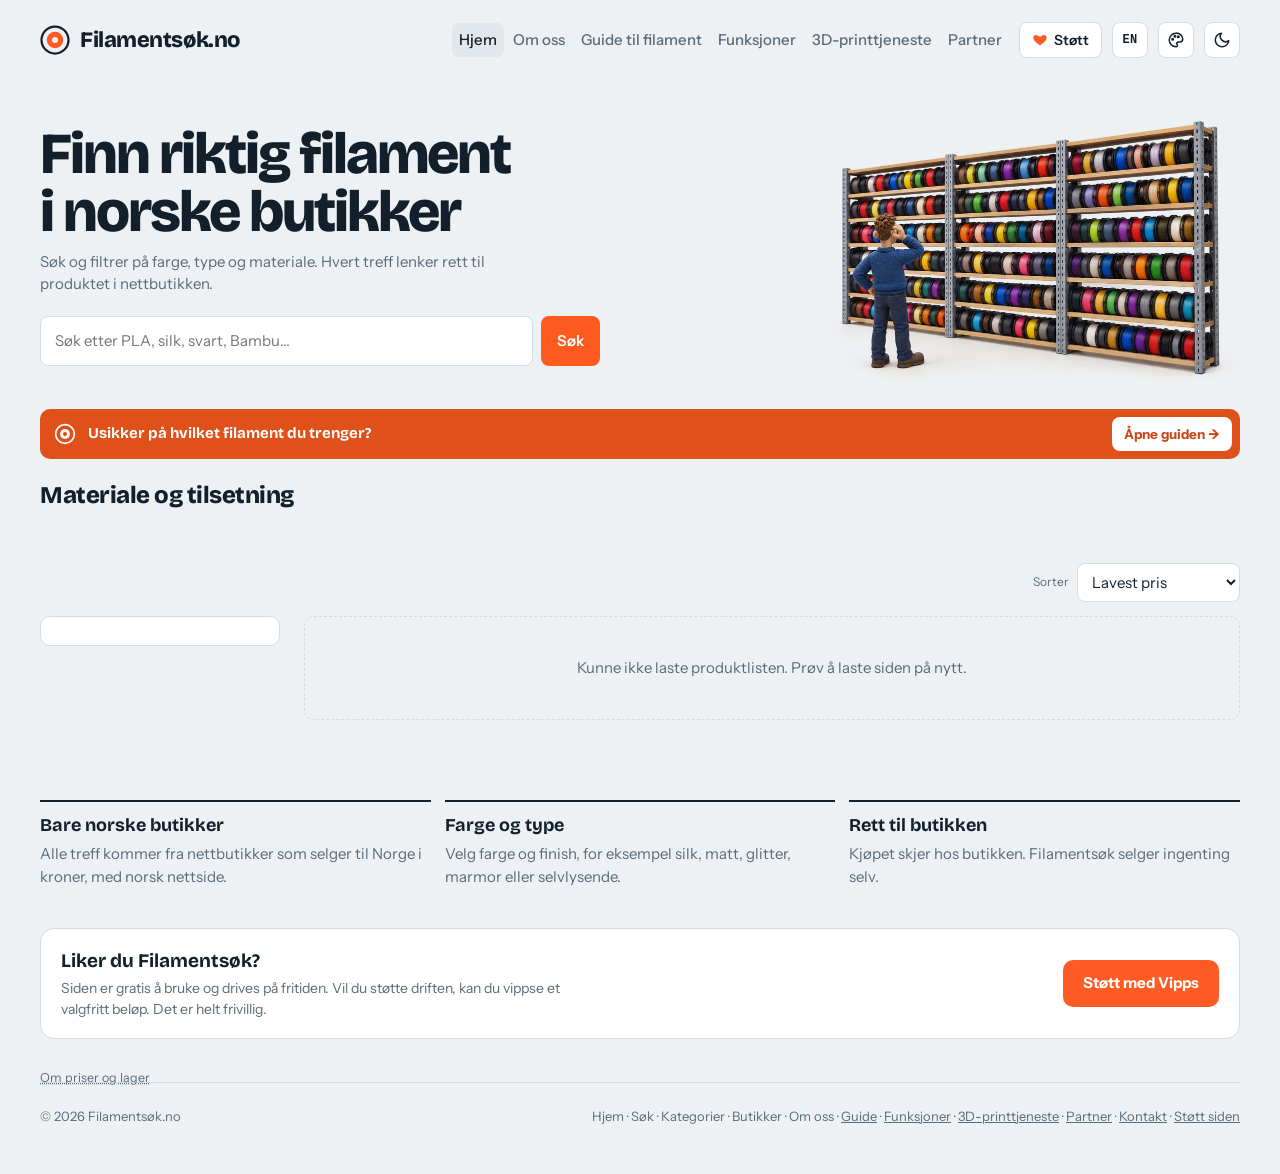
==== web/index.html @ 356e8aee "Add files via upload" ====
<!doctype html>
<html lang="nb">
<head>
<meta charset="utf-8">
<link rel="icon" href="favicon.ico" sizes="48x48">
<link rel="icon" href="favicon.svg" type="image/svg+xml">
<link rel="apple-touch-icon" href="apple-touch-icon.png">
<link rel="manifest" href="site.webmanifest">
<meta name="theme-color" content="#eef1f3" media="(prefers-color-scheme:light)">
<meta name="theme-color" content="#0e161d" media="(prefers-color-scheme:dark)">
<meta name="apple-mobile-web-app-title" content="Filamentsøk">
<title>Filamentsøk – sammenlign priser på 3D-printer-filament</title>
<meta name="viewport" content="width=device-width,initial-scale=1,viewport-fit=cover">
<meta name="description" content="Sammenlign pris på 3D-printer-filament i norske nettbutikker. Filtrer på farge, type, merke og materiale.">

<link rel="stylesheet" href="https://fonts.googleapis.com/css2?family=Bricolage+Grotesque:opsz,wght@12..96,600;12..96,800&family=Instrument+Sans:wght@400;500;600&family=IBM+Plex+Mono:wght@400;500&display=swap">
<script>(function(){try{var t=localStorage.getItem("theme");if(t==="dark"||t==="light")document.documentElement.setAttribute("data-theme",t);var st=localStorage.getItem("style");if(["verksted","glass","rolig","y2005","y1999"].indexOf(st)>=0)document.documentElement.setAttribute("data-style",st)}catch(e){}})()</script>
<style>
/* Layout: søketjeneste med filtersøyle til venstre og produktrutenett. Hvert kort lenker ut til produktsiden i en norsk nettbutikk. */
:root{
  --bg:#eef1f3; --surface:#ffffff; --fg:#13202b; --muted:#5b6b78; --line:#d5dce1;
  --accent:#ff5a1f; --accent-fg:#ffffff; --ok:#1e8a52; --bad:#b3261e; --chip:#e1e7eb;
  --font-d:'Bricolage Grotesque','Arial Narrow',system-ui,sans-serif;
  --font-b:'Instrument Sans',system-ui,-apple-system,sans-serif;
  --font-m:'IBM Plex Mono',ui-monospace,Menlo,monospace;
}
@media (prefers-color-scheme:dark){:root:not([data-theme="light"]){--bg:#0e161d;--surface:#16212b;--fg:#e8eef2;--muted:#93a4b1;--line:#27353f;--accent:#ff6a35;--chip:#22303b;--ok:#46c07f;--bad:#ff8a80;color-scheme:dark}}
:root[data-theme="dark"]{--bg:#0e161d;--surface:#16212b;--fg:#e8eef2;--muted:#93a4b1;--line:#27353f;--accent:#ff6a35;--chip:#22303b;--ok:#46c07f;--bad:#ff8a80;color-scheme:dark}
*{box-sizing:border-box}
body{background:var(--bg);color:var(--fg);font-family:var(--font-b);font-size:15px;line-height:1.5;padding-block:0;padding-left:max(16px,env(safe-area-inset-left,0px));padding-right:max(16px,env(safe-area-inset-right,0px))}
a{color:inherit}
button,input,select{font:inherit;color:inherit}
:focus-visible{outline:2px solid var(--accent);outline-offset:2px}
.wrap{max-width:1200px;margin:0 auto}
header.top{display:flex;align-items:center;gap:16px;padding-block:14px;flex-wrap:wrap}
.logo{display:flex;align-items:center;gap:10px;font-family:var(--font-d);font-weight:800;font-size:22px;letter-spacing:-.02em;text-decoration:none}
nav{display:flex;gap:4px;flex-wrap:wrap;margin-left:auto}
nav a{padding:6px 10px;border-radius:6px;text-decoration:none;color:var(--muted);font-weight:500}
nav a:hover,nav a.on{background:var(--chip);color:var(--fg)}

.hero{padding-block:30px 20px;display:grid;grid-template-columns:minmax(0,1fr) minmax(0,420px);gap:24px;align-items:center}
.hero h1{font-family:var(--font-d);font-weight:800;font-size:clamp(34px,6vw,58px);line-height:1;letter-spacing:-.035em;margin:0 0 10px;text-wrap:balance}
.hero p{color:var(--muted);margin:0 0 20px;max-width:48ch}
.search{display:flex;gap:8px;max-width:560px}
.search input{flex:1;min-width:0;padding:13px 14px;border:1px solid var(--line);border-radius:8px;background:var(--surface)}
.btn{background:var(--accent);color:var(--accent-fg);border:0;border-radius:8px;padding:11px 16px;font-weight:600;cursor:pointer}
.btn.ghost{background:var(--chip);color:var(--fg)}
.quick{display:none;gap:8px;flex-wrap:wrap;margin-top:14px}
@media (max-width:800px){.quick{display:flex}}
.stats{display:flex;gap:10px;flex-wrap:wrap;margin:18px 0 0;padding:0}.stats[hidden]{display:none}
.stats>div{background:var(--surface);border:1px solid var(--line);border-radius:12px;padding:8px 14px;min-width:92px}
.stats dt{font-family:var(--font-d);font-weight:800;font-size:26px;line-height:1.1;letter-spacing:-.02em;color:var(--accent);font-variant-numeric:tabular-nums}
.stats dd{margin:0;font-size:13px;color:var(--muted)}
@media (max-width:460px){.stats{gap:8px}.stats>div{padding:8px 10px;min-width:0;flex:1 1 0}.stats dt{font-size:22px}}
.chip{border:1px solid var(--line);background:var(--surface);border-radius:99px;padding:6px 12px;cursor:pointer;font-size:13px;font-weight:500}
.chip.on{background:var(--fg);color:var(--bg);border-color:var(--fg)}
.heroart{position:relative}
.heroart{pointer-events:none}
.heroart img{width:100%;height:auto;display:block;mix-blend-mode:multiply}
:root[data-theme="dark"] .heroart img{mix-blend-mode:normal;border-radius:14px}
@media (prefers-color-scheme:dark){:root:not([data-theme="light"]) .heroart img{mix-blend-mode:normal;border-radius:14px}}
.notice{font-size:12.5px;color:var(--muted);border:1px dashed var(--line);border-radius:8px;padding:8px 12px;margin-bottom:20px}
h2{font-family:var(--font-d);font-weight:800;letter-spacing:-.02em;font-size:24px;margin:0 0 14px}
.cats{display:grid;grid-template-columns:repeat(auto-fit,minmax(170px,1fr));gap:12px;margin-bottom:36px}
.cat{background:var(--surface);border:1px solid var(--line);border-radius:10px;padding:14px;text-align:left;cursor:pointer;display:grid;gap:2px}
.cat:hover{border-color:var(--accent)}
.cat.more{align-content:center;border-style:dashed;color:var(--accent)}.cat.more strong{font-size:16px}.cat.zero{opacity:.45;cursor:default}.cat.zero:hover{border-color:var(--line)}.cat.zero code{color:var(--muted)}
.cat strong{font-family:var(--font-d);font-size:20px}
.cat span{color:var(--muted);font-size:13px}
.cat code{font-family:var(--font-m);font-size:12px;color:var(--accent)}
@media (max-width:700px){
  #kategorier h2{font-size:18px;margin-bottom:8px}
  .cats{display:flex;gap:8px;overflow-x:auto;margin:0 -16px 20px;padding:2px 16px 6px;scroll-snap-type:x proximity;scrollbar-width:none;-webkit-overflow-scrolling:touch}
  .cats::-webkit-scrollbar{display:none}
  .cat{flex:none;scroll-snap-align:start;display:flex;align-items:baseline;gap:6px;padding:8px 12px;border-radius:999px;white-space:nowrap}
  .cat strong{font-size:15px}.cat span{display:none}.cat code{font-size:11px}
  .cat.more{padding:8px 14px}.cat.more strong{font-size:14px}
}
.shop{display:grid;grid-template-columns:240px minmax(0,1fr);gap:24px;align-items:start}
aside.filters{background:var(--surface);border:1px solid var(--line);border-radius:10px;padding:14px;display:grid;gap:14px}
aside h3{margin:0 0 6px;font-size:12px;letter-spacing:.08em;text-transform:uppercase;color:var(--muted);font-weight:600}
.fl label{display:flex;justify-content:space-between;gap:8px;padding:3px 0;cursor:pointer}
.fl label span.n{font-family:var(--font-m);font-size:12px;color:var(--muted)}
.fl input[type=checkbox]{accent-color:var(--accent)}
.fl label.zero{opacity:.4;cursor:default}.fl label.zero input{cursor:default}
.range{width:100%;accent-color:var(--accent)}
.swatches{display:flex;flex-wrap:wrap;gap:8px}
.sw{width:30px;height:30px;border-radius:50%;border:2px solid var(--surface);box-shadow:0 0 0 1px var(--line);cursor:pointer;padding:0;position:relative}
.sw.on{box-shadow:0 0 0 2px var(--accent)}
.sw.multi{background:conic-gradient(#d1322b,#f2c230,#2f9e5b,#2f6fd0,#8a4fc7,#d1322b)}
.sw.unk{background:var(--chip);font-size:13px;color:var(--muted)}
.sw[disabled]{opacity:.3;cursor:default}
.toolbar{display:flex;justify-content:space-between;gap:12px;align-items:center;margin-bottom:14px;flex-wrap:wrap}
.toolbar select{padding:8px 10px;border:1px solid var(--line);border-radius:8px;background:var(--surface)}
.more-btn{margin-top:4px;padding:2px 0;border:0;background:none;color:var(--accent);font-weight:600;cursor:pointer;font-size:13px}
.offers{display:grid;gap:8px;margin-top:auto}
.of{display:grid;grid-template-columns:1fr auto;gap:2px 10px;align-items:center;padding-top:8px;border-top:1px solid var(--line)}
.of .ofl{display:flex;flex-direction:column;gap:0;min-width:0}.of .ofl b{font-size:13px}.of .ofl em{font-style:normal;font-size:11px;font-weight:600;color:var(--ok)}
.of .ofp{display:flex;flex-direction:column;align-items:flex-end;text-align:right}
.of .ofp .price{font-family:var(--font-d);font-weight:800;font-size:18px}.of .ofp .price.na{font-size:13px;font-weight:600;color:var(--muted);font-family:var(--font-b)}
.of .ofp .price s{font-size:11px;font-weight:400;color:var(--muted)}
.of .ofp .perkg{font-family:var(--font-m);font-size:11px;color:var(--muted)}
.of .go{grid-column:1/-1;text-align:center}
.of.un .ofp{opacity:.6}
.of.best .ofp .price{color:var(--ok)}
.nstores{font-size:12px;font-weight:600;color:var(--accent)}
.fbtn{display:none}
.chip.fbtn[aria-expanded="true"]{background:var(--accent);color:var(--accent-fg);border-color:var(--accent)}
.chip.fbtn[aria-expanded="true"]:after{content:" ✕";font-size:12px}
.active{display:flex;flex-wrap:wrap;gap:8px;margin-bottom:14px}.active:empty{display:none}
.active button{display:inline-flex;align-items:center;gap:6px;border:1px solid var(--line);background:var(--surface);border-radius:99px;padding:5px 8px 5px 12px;cursor:pointer;font-size:13px;font-weight:500}
.active button:hover{border-color:var(--accent)}.active button i{font-style:normal;font-size:15px;line-height:1;color:var(--muted)}
.active button.clr{background:none;border-style:dashed;color:var(--accent);padding:5px 12px}
.card .pic .ph{position:absolute;inset:0;width:100%;height:100%;max-height:none;object-fit:contain;background:#fff;padding:8px}
.card .pic .tag{z-index:1}
.grid{display:grid;grid-template-columns:repeat(auto-fill,minmax(210px,1fr));gap:14px}
.card{background:var(--surface);border:1px solid var(--line);border-radius:10px;overflow:hidden;display:flex;flex-direction:column;min-width:0}
.card .pic{background:var(--chip);padding:14px;position:relative}
.card .pic svg{width:100%;height:auto;max-height:140px;display:block}
.tag.sale{background:var(--accent);color:var(--accent-fg)}
.tag.r{top:36px}
.price s{display:block;font-family:var(--font-b);font-weight:400;font-size:12px;color:var(--muted)}
.tag{position:absolute;top:10px;left:10px;font-size:11px;font-weight:600;background:var(--fg);color:var(--bg);padding:2px 8px;border-radius:99px}
.card .body{padding:12px;display:flex;flex-direction:column;gap:6px;flex:1}
.brand{font-size:12px;color:var(--muted);font-weight:600;text-transform:uppercase;letter-spacing:.06em}
.card h4{margin:0;font-size:15px;line-height:1.3;font-weight:600;text-wrap:balance;overflow-wrap:anywhere}
.spec{font-family:var(--font-m);font-size:12px;color:var(--muted);display:flex;gap:6px 10px;flex-wrap:wrap}
.spec b{color:var(--fg);font-weight:500}
.store{font-size:12px;color:var(--muted)}
.buy{display:flex;justify-content:space-between;align-items:end;margin-top:auto;padding-top:8px;gap:8px}
.price{font-family:var(--font-d);font-weight:800;font-size:22px;line-height:1;font-variant-numeric:tabular-nums}
.price small{font-size:12px;font-weight:600}
.price.na{font-family:var(--font-b);font-size:13px;font-weight:600;color:var(--muted)}
.perkg{font-size:11px;color:var(--muted);font-family:var(--font-m);font-weight:400}
.go{background:var(--fg);color:var(--bg);border-radius:8px;padding:8px 12px;font-weight:600;font-size:13px;text-decoration:none;white-space:nowrap}
.go:hover{background:var(--accent);color:var(--accent-fg)}
.go.off,.go.off:hover{background:var(--chip);color:var(--muted);cursor:default}
.stock{font-size:12px;font-weight:600;color:var(--muted)}
.stock.in{color:var(--ok)}
.stock.out{color:var(--bad)}
.card.out .pic{opacity:.55}
.stores{display:grid;grid-template-columns:repeat(auto-fit,minmax(200px,1fr));gap:12px;margin-block:40px 0}
.stores a{background:var(--surface);border:1px solid var(--line);border-radius:10px;padding:14px;text-decoration:none;display:grid;gap:2px}
.stores a:hover{border-color:var(--accent)}
.stores strong{font-family:var(--font-d);font-size:18px}
.stores span{font-size:13px;color:var(--muted)}
.why{display:grid;grid-template-columns:repeat(auto-fit,minmax(220px,1fr));gap:14px;margin-block:40px}
.why div{border-top:2px solid var(--fg);padding-top:10px}
.why h4{margin:0 0 4px;font-family:var(--font-d);font-size:18px}
.why p{margin:0;color:var(--muted)}
footer{border-top:1px solid var(--line);padding-block:24px 40px;color:var(--muted);font-size:13px;display:flex;gap:16px;justify-content:space-between;flex-wrap:wrap}
.empty{padding:40px;text-align:center;color:var(--muted);border:1px dashed var(--line);border-radius:10px}
@media (max-width:800px){
  .hero{grid-template-columns:1fr}.heroart{display:none}
  .shop{grid-template-columns:1fr}
  .fbtn{display:inline-block}
  aside.filters{display:none}aside.filters.show{display:grid}
  nav{margin-left:0;width:100%}
  .grid{grid-template-columns:repeat(2,minmax(0,1fr))}
}

.notice.off{display:flex;gap:10px;align-items:flex-start;background:#fff3b0;border:1px solid #e0b800;color:#3a2f00;font-size:14px;line-height:1.45}.notice.off svg{flex:none;width:22px;height:22px;margin-top:1px}.notice.off b{display:block}
.tgl{display:inline-grid;place-items:center;width:36px;height:36px;border-radius:8px;border:1px solid var(--line);background:var(--surface);color:var(--fg);cursor:pointer;padding:0}
.tgl:hover{background:var(--chip)}.tgl svg{width:18px;height:18px}.tgl .sun{display:none}
:root[data-theme="dark"] .tgl .sun{display:block}:root[data-theme="dark"] .tgl .moon{display:none}
@media (prefers-color-scheme:dark){:root:not([data-theme="light"]) .tgl .sun{display:block}:root:not([data-theme="light"]) .tgl .moon{display:none}}
.support{display:flex;gap:16px;align-items:center;justify-content:space-between;flex-wrap:wrap;background:var(--surface);border:1px solid var(--line);border-radius:14px;padding:18px 20px;margin-top:28px}
.support[hidden]{display:none}
.support h4{margin:0 0 2px;font-family:var(--font-d);font-size:19px}.support p{margin:0;color:var(--muted);max-width:60ch;font-size:14px}
.vbtn{background:#ff5b24;color:#fff;border:0;border-radius:10px;padding:12px 20px;font-weight:700;cursor:pointer;font-size:15px}.vbtn:hover{filter:brightness(.92)}
dialog#vp{max-width:min(380px,calc(100vw - 32px));border:1px solid var(--line);border-radius:14px;background:var(--surface);color:var(--fg);padding:20px}
dialog#vp [hidden]{display:none!important}
dialog#vp::backdrop{background:rgba(0,0,0,.55)}
dialog#vp h3{margin:0 0 6px;font-family:var(--font-d);font-size:22px}dialog#vp p{margin:0 0 12px;color:var(--muted);font-size:14px}
.vnum{display:flex;gap:8px;align-items:center;margin-bottom:12px}.vnum output{flex:1;font-family:var(--font-m);font-size:20px;font-weight:600;background:var(--chip);border-radius:8px;padding:8px 12px}
.vnum button,.vcl{background:var(--fg);color:var(--bg);border:0;border-radius:8px;padding:9px 14px;font-weight:600;cursor:pointer}
.vcl{background:var(--chip);color:var(--fg);margin-top:8px;width:100%}
dialog#vp img{display:block;width:min(260px,100%);height:auto;margin:0 auto 12px;border-radius:10px;background:#fff}
.vhint{font-size:13px;color:var(--muted);text-align:center;margin:-4px 0 12px}
dialog#vp .vgo{display:block;text-align:center;text-decoration:none;margin-bottom:8px}
.pinfo{margin:-8px 0 18px;font-size:12.5px;color:var(--muted)}.pinfo summary{cursor:pointer;display:inline-block;padding:2px 0;text-decoration:underline;text-decoration-style:dotted}.pinfo .notice{margin:6px 0 0}.pinfo.bot{margin:28px 0 -8px}
@media (max-width:1120px){header.top .tgl{order:1;margin-left:auto}header.top nav{order:2;width:100%;margin-left:0}}
.vtop{display:inline-flex;align-items:center;gap:6px;height:36px;border-radius:8px;border:1px solid var(--line);background:var(--surface);color:var(--fg);padding:0 12px;font-weight:600;font-size:14px;cursor:pointer}.vtop[hidden]{display:none}.vtop svg{width:16px;height:16px;color:#ff5b24}.vtop:hover{background:var(--chip)}
@media (max-width:1120px){header.top .vtop{order:1}header.top .tgl{margin-left:0}header.top .vtop{margin-left:auto}}
@media (max-width:460px){.vtop{padding:0;width:36px;justify-content:center}.vtop span{display:none}header.top{gap:10px}}
.vlogo{height:20px;width:auto;display:block;margin:0 auto}.vtop.lg{padding:0 12px;width:auto}.vtop.lg .vlogo{height:18px}.vbtn:has(.vlogo){padding:10px 24px}
.vbtn.official{background:none;padding:0;border-radius:0}.vbtn.official:hover{filter:none}.vbtn.official vipps-mobilepay-button{pointer-events:none}
.promo{display:flex;align-items:center;gap:12px;text-decoration:none;color:#fff;background:#e0501a;border-radius:10px;padding:8px 8px 8px 14px;margin-bottom:18px;transition:background .15s}
.promo:hover{background:#c94515}
.promo .pi{display:grid;place-items:center;flex:none}.promo .pi svg{width:22px;height:22px}
.promo .pt{flex:1;min-width:0}.promo .pt strong{font-family:var(--font-d);font-weight:700;font-size:15px;line-height:1.25}
.promo .pb{flex:none;background:#fff;color:#c94515;font-weight:700;font-size:13.5px;border-radius:8px;padding:7px 12px;white-space:nowrap}
@media (min-width:1121px){header.top nav{flex:1 1 0;min-width:0;justify-content:flex-end}}

.search{position:relative}
.sug{position:absolute;left:0;right:0;top:calc(100% + 4px);z-index:40;background:var(--surface);border:1px solid var(--line);border-radius:10px;box-shadow:0 10px 30px rgba(0,0,0,.18);padding:4px}
.sug[hidden]{display:none}
.sug .hd{padding:6px 10px 2px;font-size:11px;letter-spacing:.06em;text-transform:uppercase;color:var(--muted)}
.sug button{display:flex;justify-content:space-between;align-items:baseline;gap:12px;width:100%;text-align:left;background:none;border:0;padding:9px 10px;border-radius:7px;cursor:pointer}
.sug button:hover,.sug button.act{background:var(--chip)}
.sug small{color:var(--muted);margin-left:8px;font-size:12px}
.sug .n{color:var(--muted);font-family:var(--font-m);font-size:12px;white-space:nowrap}
.fav{position:absolute;right:10px;top:10px;z-index:2;width:34px;height:34px;border-radius:50%;border:1px solid var(--line);background:var(--surface);color:var(--muted);display:grid;place-items:center;cursor:pointer;padding:0}
.fav svg{width:18px;height:18px;fill:none;stroke:currentColor;stroke-width:2;stroke-linejoin:round}
.fav:hover{color:var(--accent);border-color:var(--accent)}
.fav.on{background:var(--accent);border-color:var(--accent);color:var(--accent-fg)}.fav.on svg{fill:currentColor}
#hl{position:fixed;right:max(16px,env(safe-area-inset-right,0px));bottom:max(16px,env(safe-area-inset-bottom,0px));z-index:60;display:flex;flex-direction:column;align-items:flex-end}
#hl[hidden]{display:none}
.hl-bub{width:56px;height:56px;border-radius:50%;border:0;background:var(--accent);color:var(--accent-fg);box-shadow:0 6px 20px rgba(0,0,0,.3);cursor:pointer;position:relative;display:grid;place-items:center;padding:0}
.hl-bub[hidden]{display:none}
.hl-bub svg{width:24px;height:24px;fill:currentColor}
.hl-bub b{position:absolute;top:-4px;right:-4px;min-width:22px;height:22px;padding:0 5px;border-radius:11px;background:var(--fg);color:var(--bg);font-size:12px;display:grid;place-items:center;border:2px solid var(--bg)}
.hl-bub.pop{animation:hlpop .35s}
@keyframes hlpop{50%{transform:scale(1.18)}}
@media (prefers-reduced-motion:reduce){.hl-bub.pop{animation:none}}
.hl-pan{width:min(340px,calc(100vw - 32px));max-height:min(72vh,560px);display:flex;flex-direction:column;background:var(--surface);border:1px solid var(--line);border-radius:14px;box-shadow:0 12px 40px rgba(0,0,0,.3);overflow:hidden}
.hl-pan[hidden]{display:none}
.hl-pan header{display:flex;align-items:center;justify-content:space-between;padding:12px 14px;border-bottom:1px solid var(--line)}
.hl-pan h2{margin:0;font-family:var(--font-d);font-size:18px}
.hl-pan h2 span{color:var(--muted);font-weight:500}
.hl-pan header button{width:32px;height:32px;border-radius:8px;border:1px solid var(--line);background:var(--chip);cursor:pointer;font-size:18px;line-height:1}
.hl-pan ul{list-style:none;margin:0;padding:6px 8px;overflow:auto;flex:1}
.hl-pan li{display:flex;gap:10px;align-items:flex-start;padding:8px 6px;border-bottom:1px solid var(--line)}
.hl-pan li:last-child{border-bottom:0}
.hl-pan .dot{flex:none;width:18px;height:18px;border-radius:50%;margin-top:2px;border:1px solid rgba(0,0,0,.25)}
.hl-pan li div{flex:1;min-width:0;font-size:13px;line-height:1.35}
.hl-pan li b{display:block;font-weight:600}
.hl-pan li span{display:block;color:var(--muted);font-size:12px}
.hl-pan li button{flex:none;width:28px;height:28px;border-radius:6px;border:0;background:none;color:var(--muted);cursor:pointer;font-size:18px}
.hl-pan li button:hover{background:var(--chip);color:var(--fg)}
.hl-pan footer{display:flex;flex-wrap:wrap;gap:8px;padding:10px 12px;border-top:1px solid var(--line)}
.hl-pan footer .btn{flex:1;padding:9px 10px;font-size:14px}
.hl-pan footer .btn.cmpb{flex-basis:100%}
.hl-pan footer .btn:disabled{opacity:.55;cursor:default}
.hl-pan li label.cpl{display:flex;align-items:center;gap:6px;margin-top:4px;font-size:12px;color:var(--muted);cursor:pointer}
.hl-pan li span.hl-st{display:flex;flex-wrap:wrap;gap:4px;margin-top:4px}
.hl-pan li .hl-go{display:inline-block;padding:3px 8px;border:1px solid var(--line);border-radius:999px;background:var(--bg);color:var(--fg);font-size:12px;font-weight:600;text-decoration:none;white-space:nowrap}
.hl-pan li a.hl-go:hover{border-color:var(--accent);color:var(--accent)}.hl-pan li .hl-go.off{color:var(--muted);font-weight:500}.hl-pan li .hl-go.na{opacity:.55;text-decoration:line-through}
.hl-pan li label.cpl input{width:15px;height:15px;margin:0;accent-color:var(--accent)}
dialog#hc{width:min(1100px,100vw);max-width:100vw;height:min(92vh,860px);max-height:100vh;padding:0;border:1px solid var(--line);border-radius:12px;background:var(--surface);color:var(--fg)}
dialog#hc::backdrop{background:rgba(0,0,0,.55)}
dialog#hc[open]{display:flex;flex-direction:column;z-index:80}
dialog#hc .dh{display:flex;justify-content:space-between;align-items:center;gap:12px;padding:12px 16px;border-bottom:1px solid var(--line)}
dialog#hc .dh h2{margin:0;font-family:var(--font-d);font-size:22px}
dialog#hc .dh button{background:var(--chip);color:var(--fg);border:0;border-radius:8px;padding:8px 14px;font-weight:600;cursor:pointer}
dialog#hc .sc{flex:1;overflow:auto}
.hct{border-collapse:separate;border-spacing:0;font-size:14px}
.hct th,.hct td{padding:8px 12px;border-bottom:1px solid var(--line);border-right:1px solid var(--line);vertical-align:top;background:var(--surface);text-align:left}
.hct thead th{position:sticky;top:0;z-index:3;min-width:200px;max-width:250px;border-bottom:2px solid var(--line)}
.hct thead th.corner{left:0;z-index:5;min-width:130px;max-width:130px}
.hct tbody th{position:sticky;left:0;z-index:2;min-width:130px;max-width:130px;font-weight:600;color:var(--muted);font-size:13px}
.hct .nm{display:flex;justify-content:space-between;gap:8px;font-weight:700;font-size:15px;line-height:1.25}
.hct .nm button{background:none;border:0;cursor:pointer;color:var(--muted);font-size:18px;line-height:1;padding:0}
.hct .pic2{height:110px;display:grid;place-items:center;background:var(--chip);border-radius:8px;overflow:hidden}
.hct .pic2 svg,.hct .pic2 img{max-width:100%;max-height:100px;width:auto;height:100px;object-fit:contain}
.hct .pic2 img{background:#fff;width:100%}
.hct td.best{background:rgba(46,160,90,.14);font-weight:700}
.hct .of2{display:flex;justify-content:space-between;gap:8px;align-items:baseline;padding:4px 0;border-bottom:1px dashed var(--line)}
.hct .of2:last-child{border-bottom:0}
.hct .of2 small{display:block;color:var(--muted)}
.hct a.go2{display:block;margin-top:2px;font-weight:600;color:var(--accent)}
@media (max-width:600px){dialog#hc{height:100vh;border-radius:0;border:0}.hct thead th{min-width:160px}.hct thead th.corner,.hct tbody th{min-width:96px;max-width:96px}}

.bur{display:none;place-items:center;width:36px;height:36px;border-radius:8px;border:1px solid var(--line);background:var(--surface);color:var(--fg);cursor:pointer;padding:0;order:1}
.bur svg{width:20px;height:20px;stroke:currentColor;stroke-width:2;stroke-linecap:round;fill:none}.bur .x{display:none}.bur[aria-expanded="true"] .x{display:block}.bur[aria-expanded="true"] .b{display:none}
@media (max-width:1120px){
  .bur{display:inline-grid}
  header.top nav{display:none!important;order:5;width:100%;margin-left:0;flex-direction:column;gap:2px;padding:6px;background:var(--surface);border:1px solid var(--line);border-radius:10px}
  header.top.menu-open nav{display:flex!important}
  header.top nav a{padding:12px 12px;font-size:16px}
}
@media (min-width:1121px){header.top nav a[href$="#butikk"],header.top nav a[href$="#kategorier"],header.top nav a[href$="#butikker"]{display:none}}
@media (max-width:1120px){header.top{gap:8px}header.top .logo{font-size:19px;gap:8px;margin-right:auto;min-width:0}header.top .logo svg{width:26px;height:26px}header.top .vtop,header.top .tgl,header.top .bur{margin-left:0}}
@media (min-width:1121px){header.top nav{flex:1 1 0;min-width:0;justify-content:flex-end}header.top nav a{white-space:nowrap}}
@media (min-width:1121px){header.top{gap:10px}header.top nav{gap:2px}header.top nav a{padding:6px 7px}}
@media (max-width:460px){header.top{gap:4px}header.top .logo{font-size:16px;gap:6px}header.top .logo svg{width:22px;height:22px}header.top .tgl,header.top .bur,header.top .vtop{width:32px;height:32px}header.top .tgl svg{width:16px;height:16px}}
@media (max-width:380px){header.top .logo{font-size:15px}}
@media (max-width:340px){header.top{gap:3px}header.top .logo{font-size:12.5px;gap:4px}header.top .logo svg{width:18px;height:18px}header.top .tgl,header.top .bur,header.top .vtop{width:28px;height:28px}}
#hl .hl-tip{position:relative;width:min(260px,calc(100vw - 32px));margin-bottom:12px;padding:12px 34px 12px 14px;background:var(--fg);color:var(--bg);border-radius:12px;font-size:13.5px;line-height:1.4;box-shadow:0 8px 24px rgba(0,0,0,.3);animation:tipin .3s}
#hl .hl-tip:after{content:"";position:absolute;right:20px;bottom:-7px;width:14px;height:14px;background:var(--fg);transform:rotate(45deg);border-radius:2px}
#hl .hl-tip b{display:block;margin-bottom:2px}
#hl .hl-tip button{position:absolute;top:6px;right:6px;width:24px;height:24px;border:0;background:none;color:inherit;opacity:.7;font-size:18px;line-height:1;cursor:pointer}
#hl .hl-tip[hidden]{display:none}
@keyframes tipin{from{opacity:0;transform:translateY(6px)}}
@media (prefers-reduced-motion:reduce){#hl .hl-tip{animation:none}}
.grid[data-n]{grid-template-columns:repeat(var(--n),minmax(0,1fr))}
.vw{display:inline-flex;border:1px solid var(--line);border-radius:8px;overflow:hidden;background:var(--surface)}
.vw button{display:grid;place-items:center;width:34px;height:34px;border:0;border-right:1px solid var(--line);background:none;color:var(--muted);cursor:pointer;padding:0}
.vw button:last-child{border-right:0}
.vw button:hover{background:var(--chip);color:var(--fg)}
.vw button[aria-pressed="true"]{background:var(--fg);color:var(--bg)}
.vw svg{width:18px;height:18px;fill:currentColor}
.vw .c1{display:none}
@media (max-width:800px){.vw .c1{display:grid}.vw .c3,.vw .c4{display:none}.toolbar{flex-wrap:wrap}.toolbar>div{flex-wrap:wrap}.toolbar select{max-width:100%}.toolbar label[for=sort]{display:none}}
.grid.list{grid-template-columns:minmax(0,1fr)!important;gap:10px}
.grid.list .card{flex-direction:row}
.grid.list .card{position:relative}
.grid.list .card .pic{position:static;width:0;padding:0;background:none;border:0;flex:none;min-height:0}
.grid.list .card .pic>svg,.grid.list .card .pic>img,.grid.list .card .pic>.tag{display:none}
.grid.list .card .fav{top:10px;right:10px}
.grid.list .card .body{padding:10px 52px 10px 14px;gap:3px}
.grid.list .card.out .body{opacity:.6}
.grid.list .card .body{grid-template-columns:minmax(0,1fr) minmax(300px,380px)}
.grid.list .offers{gap:0}
.grid.list .of{grid-template-columns:minmax(0,1fr) auto auto;gap:2px 12px;padding:6px 0}
.grid.list .of .go{grid-column:auto;padding:6px 12px}
@media (max-width:700px){.grid.list .of{grid-template-columns:minmax(0,1fr) auto}.grid.list .of .go{grid-column:1/-1;padding:7px}}
.grid.list .card .body{display:grid;grid-template-columns:minmax(0,1fr) minmax(230px,300px);column-gap:24px;align-content:start;align-items:start}
.grid.list .card .body>*{grid-column:1}
.grid.list .card .body>.offers{grid-column:2;grid-row:1/span 6;margin-top:0}
@media (max-width:700px){.grid.list .card .body{grid-template-columns:minmax(0,1fr);padding:10px 48px 10px 12px}.grid.list .card .body>.offers{grid-column:1;grid-row:auto;margin-top:6px}}
@media (max-width:800px){
  .grid[data-n="2"]{gap:8px}
  .grid[data-n="2"] .card .pic{padding:8px}.grid[data-n="2"] .card .pic svg{max-height:96px}
  .grid[data-n="2"] .card .body{padding:8px;gap:4px}
  .grid[data-n="2"] .card h4{font-size:13px}
  .grid[data-n="2"] .brand{font-size:10.5px}
  .grid[data-n="2"] .spec{font-size:11px}
  .grid[data-n="2"] .ofp .price{font-size:16px}
  .grid[data-n="2"] .card .go{padding:8px 4px;font-size:13px}
  .grid[data-n="2"] .fav{width:30px;height:30px;right:6px;top:6px}
}
</style>
<link rel="stylesheet" href="themes.css">
<!--__ANALYTICS__-->
</head>
<body>
<div class="wrap">
  <header class="top">
    <a class="logo" href="#" aria-label="Filamentsøk forside">
      <svg width="30" height="30" viewBox="0 0 40 40" aria-hidden="true"><circle cx="20" cy="20" r="18" fill="none" stroke="currentColor" stroke-width="3"/><circle cx="20" cy="20" r="11" fill="var(--accent)"/><circle cx="20" cy="20" r="4" fill="var(--bg)"/></svg>
      Filamentsøk.no
    </a>
    <nav aria-label="Hovedmeny" id="mainnav">
      <a class="on" href="#">Hjem</a><a href="#butikk">Søk</a><a href="#kategorier">Kategorier</a><a href="#butikker">Butikker</a><a href="#om">Om oss</a><a href="guide/">Guide til filament</a><a href="funksjoner/">Funksjoner</a><a href="3d-print/">3D-printtjeneste</a><a href="partner/">Partner</a>
    </nav>
    <button class="vtop" id="vtop" type="button" hidden aria-label="Støtt Filamentsøk med Vipps"><svg viewBox="0 0 24 24" aria-hidden="true"><path d="M12 21s-7.5-4.6-9.5-9.2C1.2 8.6 3 5.5 6.2 5.5c2 0 3.2 1.1 3.8 2.2h4c.6-1.1 1.8-2.2 3.8-2.2 3.2 0 5 3.1 3.7 6.3C19.5 16.4 12 21 12 21z" fill="currentColor" transform="translate(0 -1) scale(1)"/></svg><span>Støtt</span></button>
    <button class="tgl lang" id="lang" type="button" aria-label="Switch language to English" title="English">EN</button>
    <button class="tgl" id="tgl" type="button" aria-label="Bytt mellom lyst og mørkt tema" title="Bytt tema"><svg class="moon" viewBox="0 0 24 24" fill="none" stroke="currentColor" stroke-width="2" stroke-linecap="round" stroke-linejoin="round" aria-hidden="true"><path d="M21 12.8A9 9 0 1 1 11.2 3a7 7 0 0 0 9.8 9.8z"/></svg><svg class="sun" viewBox="0 0 24 24" fill="none" stroke="currentColor" stroke-width="2" stroke-linecap="round" aria-hidden="true"><circle cx="12" cy="12" r="4"/><path d="M12 2v2M12 20v2M4.9 4.9l1.4 1.4M17.7 17.7l1.4 1.4M2 12h2M20 12h2M4.9 19.1l1.4-1.4M17.7 6.3l1.4-1.4"/></svg></button>
    <button class="bur" id="bur" type="button" aria-label="Meny" aria-expanded="false" aria-controls="mainnav"><svg viewBox="0 0 24 24" aria-hidden="true"><g class="b"><path d="M4 7h16M4 12h16M4 17h16"/></g><g class="x"><path d="M6 6l12 12M18 6L6 18"/></g></svg></button>
  </header>

  <section class="hero">
    <div>
      <h1>Finn riktig filament i norske butikker</h1>
      <p>Søk og filtrer på farge, type og materiale. Hvert treff lenker rett til produktet i nettbutikken.</p>
      <form class="search" id="searchForm" role="search">
        <input id="q" type="search" placeholder="Søk etter PLA, silk, svart, Bambu…" aria-label="Søk" autocomplete="off" role="combobox" aria-expanded="false" aria-controls="sug" aria-autocomplete="list">
        <button class="btn" type="submit">Søk</button>
        <div class="sug" id="sug" role="listbox" hidden></div>
      </form>
      <div class="quick" id="quick"></div>
      <dl class="stats" id="stats" hidden aria-label="Tall fra siden">
        <div><dt id="stO">0</dt><dd>tilbud</dd></div>
        <div><dt id="stP">0</dt><dd>unike produkter</dd></div>
        <div><dt id="stS">0</dt><dd>butikker</dd></div>
      </dl>
    </div>
    <div class="heroart" id="heroart">
      <img src="hero.webp" width="840" height="573" alt="Mann som klør seg i hodet foran hyller fylt med filamentspoler" fetchpriority="high" decoding="async">
    </div>
  </section>

  <a class="promo" href="guide/" aria-label="Åpne Guide til filament">
    <span class="pi" aria-hidden="true"><svg viewBox="0 0 40 40"><circle cx="20" cy="20" r="17" fill="none" stroke="#fff" stroke-width="3"/><circle cx="20" cy="20" r="9" fill="#fff"/><circle cx="20" cy="20" r="3.5" fill="#d6420d"/></svg></span>
    <span class="pt"><strong>Usikker på hvilket filament du trenger?</strong></span>
    <span class="pb">Åpne guiden →</span>
  </a>

  <div id="pslot"></div>

  <section id="kategorier">
    <h2>Materiale og tilsetning</h2>
    <div class="cats" id="cats"></div>
  </section>

  <section id="butikk">
    <div class="toolbar">
      <h2 style="margin:0" id="countH">Alle filamenter</h2>
      <div style="display:flex;gap:8px;align-items:center">
        <button class="chip fbtn" id="fbtn" aria-expanded="false">Filter</button>
        <label for="sort" class="store">Sorter</label>
        <select id="sort" aria-label="Sorter">
          <option value="p">Lavest pris</option>
          <option value="pk">Lavest pris per kg</option>
          <option value="ph">Høyest pris</option>
          <option value="s">Butikk</option>
        </select>
      </div>
    </div>
    <div class="active" id="active" aria-label="Valgte filter"></div>
    <div class="shop">
      <aside class="filters" id="filters" aria-label="Filter"></aside>
      <div><div class="grid" id="grid"></div></div>
    </div>
  </section>

  <section class="stores" id="butikker"></section>

  <section class="why" id="om">
    <div><h4>Bare norske butikker</h4><p>Alle treff kommer fra nettbutikker som selger til Norge i kroner, med norsk nettside.</p></div>
    <div><h4>Farge og type</h4><p>Velg farge og finish, for eksempel silk, matt, glitter, marmor eller selvlysende.</p></div>
    <div><h4>Rett til butikken</h4><p>Kjøpet skjer hos butikken. Filamentsøk selger ingenting selv.</p></div>
  </section>

  <section class="support" id="stott" hidden>
    <div><h4>Liker du Filamentsøk?</h4><p>Siden er gratis å bruke og drives på fritiden. Vil du støtte driften, kan du vippse et valgfritt beløp. Det er helt frivillig.</p></div>
    <button class="vbtn" type="button" id="vopen">Støtt med Vipps</button>
  </section>
  <dialog id="vp" aria-labelledby="vpt">
    <h3 id="vpt">Støtt Filamentsøk</h3>
    <p>Takk for at du vil bidra! Støtten er frivillig og gir ingen motytelse. Skriv gjerne «Filamentsøk» i meldingen.</p>
    <a class="vbtn vgo" id="vgo" target="_blank" rel="noopener" hidden>Åpne i Vipps</a>
    <img id="vqr" alt="QR-kode for Vipps" hidden>
    <p class="vhint" id="vhint" hidden>Skann koden med Vipps-appen på mobilen.</p>
    <div class="vnum" id="vnumw" hidden><output id="vnum"></output><button type="button" id="vcp">Kopier</button></div>
    <button class="vcl" type="button" id="vx">Lukk</button>
  </dialog>

  <details class="pinfo bot"><summary>Om priser og lager</summary><p class="notice" id="notice"></p></details>
  <footer>
    <span>© 2026 Filamentsøk.no<!--__ANALYTICS_NOTE__--></span>
    <span>Hjem · Søk · Kategorier · Butikker · Om oss · <a href="guide/">Guide</a> · <a href="funksjoner/">Funksjoner</a> · <a href="3d-print/">3D-printtjeneste</a> · <a href="partner/">Partner</a> · <a href="mailto:marcussandersen@gmail.com">Kontakt</a><span id="vfoot" hidden> · <a href="#stott">Støtt siden</a></span></span>
  </footer>
</div>

<script>
(function(){
  // ===== INNSTILLINGER: skru priser av og på =====
  // showPrices: false skjuler alle priser på hele siden (vises som «Se pris i butikken»).
  // hidePricesFor: butikk-id-er som ikke skal vise pris, for eksempel ['kjell','poly'].
  // Butikk-id-ene finner du i config/stores.json (feltet «id»).
  var CONFIG={showPrices:true,hidePricesFor:[]};
  // SUPPORT: «Støtt siden»-boksen vises bare når minst ett felt er fylt ut.
  //   vippsNumber: telefonnummer eller Vipps-nummer, for eksempel '123 45 678'
  //   vippsLink:   lenke fra Vipps (for eksempel den du får ved å dele din Vipps-QR), vises som knappen «Åpne i Vipps»
  //   logo:        filnavn på den offisielle Vipps-logoen, for eksempel 'vipps-logo.svg'. Vises i knappene i stedet for hjertet og teksten.
  //   officialButton: true bruker Vipps' egen knapp («Bidra med Vipps») i boksen nederst, lastet fra Vipps. Settes til false for en vanlig knapp.
  //   qrImage:     filnavn på et bilde av Vipps-QR-koden, for eksempel 'vipps-qr.png' (legg filen ved siden av index.html)
  var SUPPORT={vippsNumber:'',vippsLink:'https://qr.vipps.no/28/2/01/031/4798439828?v=1',qrImage:'[data-uri]',logo:'',officialButton:true};
  (function(){
    var sec=document.getElementById('stott');if(!sec||!(SUPPORT.vippsNumber||SUPPORT.vippsLink||SUPPORT.qrImage))return;
    sec.hidden=false;document.getElementById('vfoot').hidden=false;
    var d=document.getElementById('vp'),$=function(i){return document.getElementById(i)};
    if(SUPPORT.vippsNumber){$('vnumw').hidden=false;$('vnum').textContent=SUPPORT.vippsNumber}
    if(SUPPORT.vippsLink&&/^https?:\/\//.test(SUPPORT.vippsLink)){$('vgo').hidden=false;$('vgo').href=SUPPORT.vippsLink}
    var phone=(window.matchMedia&&matchMedia('(pointer:coarse)').matches&&Math.min(screen.width,screen.height)<820)||/Android|iPhone|iPad|iPod/i.test(navigator.userAgent);
    if(SUPPORT.qrImage){$('vqr').hidden=false;$('vqr').src=SUPPORT.qrImage;$('vhint').hidden=phone;$('vhint').textContent=phone?'':'Skann koden med Vipps-appen på mobilen.'}
    if(!phone)$('vgo').hidden=true;
    $('vopen').addEventListener('click',function(){d.showModal()});
    if(SUPPORT.logo){var im='<img src="'+SUPPORT.logo.replace(/"/g,'')+'" alt="Vipps" class="vlogo">';
      $('vopen').innerHTML=im;$('vopen').setAttribute('aria-label','Støtt med Vipps');$('vtop').innerHTML=im;$('vtop').classList.add('lg');$('vgo').innerHTML=im;$('vgo').setAttribute('aria-label','Åpne i Vipps')}
    if(SUPPORT.officialButton){
      var sc=document.createElement('script');sc.async=true;sc.src='https://cdn.vippsmobilepay.com/button/v1/vipps-mobilepay-button.js';
      sc.onload=function(){var vo=$('vopen');vo.classList.add('official');vo.setAttribute('aria-label','Bidra med Vipps');
        vo.innerHTML='<vipps-mobilepay-button brand="vipps" language="no" variant="primary" rounded="true" verb="donate"></vipps-mobilepay-button>'};
      document.head.appendChild(sc)}
    var vt=$('vtop');vt.hidden=false;vt.addEventListener('click',function(){d.showModal()});
    $('vx').addEventListener('click',function(){d.close()});
    d.addEventListener('click',function(e){if(e.target===d)d.close()});
    $('vcp').addEventListener('click',function(){var t=SUPPORT.vippsNumber,b=this;
      function ok(){b.textContent='Kopiert';setTimeout(function(){b.textContent='Kopier'},1500)}
      if(navigator.clipboard&&navigator.clipboard.writeText)navigator.clipboard.writeText(t).then(ok,function(){});else ok()});
  })();
  var PRICES=CONFIG.showPrices;
  var SHOWP=function(s){return PRICES&&CONFIG.hidePricesFor.indexOf(s)<0};
  // ===============================================
  var COL={Svart:'#1d1f22',Hvit:'#f1f1ee',Grå:'#8b949b',Rød:'#d1322b',Blå:'#2f6fd0',Grønn:'#2f9e5b',Gul:'#f2c230',Oransje:'#ff7a1a',Lilla:'#8a4fc7',Rosa:'#e66fa4',Gull:'#d6a53a',Sølv:'#c3c8cc',Brun:'#7a4a2b',Beige:'#d8c8a4',Turkis:'#1fb5ad',Naturell:'#e6dcc3',Gjennomsiktig:'#dbe8ee',Flerfarget:'multi','Ikke oppgitt':'unk'};
  var MATS={
    'PLA':{n:'PLA',d:'Enkel og pen'},
    'PLA+':{n:'PLA+ / Pro',d:'Sterkere PLA'},
    'HT-PLA':{n:'HT-PLA',d:'PLA som tåler varme'},
    'APLA':{n:'APLA',d:'Glødet PLA'},
    'PETG':{n:'PETG',d:'Sterk og holdbar'},
    'PETG+':{n:'PETG+',d:'Sterkere PETG'},
    'ABS':{n:'ABS',d:'Varme og slagfasthet'},
    'ABS+':{n:'ABS+',d:'Forbedret ABS'},
    'MABS':{n:'MABS',d:'Lite lukt, klar'},
    'ASA':{n:'ASA',d:'Utendørs og UV-bestandig'},
    'ASA+':{n:'ASA+',d:'Forbedret ASA'},
    'PC':{n:'PC',d:'Polykarbonat: sterk og varm'},
    'PC-ABS':{n:'PC-ABS',d:'Slagfast blanding'},
    'PC-PBT':{n:'PC-PBT',d:'Blanding, kjemikaliebestandig'},
    'PCTG':{n:'PCTG',d:'Slagfast, nesten som PETG'},
    'PIPG':{n:'PIPG',d:'Seig PETG-variant'},
    'PET':{n:'PET',d:'Lavt fuktopptak'},
    'PBT':{n:'PBT',d:'Teknisk polyester'},
    'CPE':{n:'CPE / CoPE',d:'Kopolyester, seig'},
    'PA':{n:'PA (nylon)',d:'Slitesterk nylon'},
    'PA6':{n:'PA6',d:'Nylon, stiv og sterk'},
    'PA12':{n:'PA12',d:'Nylon, lite fukt'},
    'PA612':{n:'PA612',d:'Nylon, lite fukt'},
    'PAHT':{n:'PAHT',d:'Høytemperatur nylon'},
    'CoPA':{n:'CoPA',d:'Nylon-kopolymer'},
    'TPU':{n:'TPU',d:'Fleksibel, gummilignende'},
    'TPE':{n:'TPE',d:'Myk og elastisk'},
    'TPR':{n:'TPR',d:'Myk gummi'},
    'PEBA':{n:'PEBA',d:'Elastisk og spenstig'},
    'PP':{n:'PP',d:'Lett, kjemikaliebestandig'},
    'PE':{n:'PE',d:'Polyetylen'},
    'PPA':{n:'PPA',d:'Høytemperatur nylon'},
    'PPS':{n:'PPS',d:'Høytemperatur, kjemikalier'},
    'PPSU':{n:'PPSU',d:'Høytemperatur, teknisk'},
    'PSU':{n:'PSU',d:'Høytemperatur, teknisk'},
    'PEEK':{n:'PEEK',d:'Høytemperatur, teknisk'},
    'PEI':{n:'PEI / Ultem',d:'Høytemperatur, flammehemmende'},
    'PEKK':{n:'PEKK',d:'Høytemperatur, teknisk'},
    'PVDF':{n:'PVDF',d:'Kjemikalier og UV'},
    'PMMA':{n:'PMMA',d:'Akryl, klar'},
    'SAN':{n:'SAN',d:'Klar og stiv'},
    'SBS':{n:'SBS',d:'Slagfast, myk'},
    'SMP':{n:'SMP',d:'Formminne'},
    'PCL':{n:'PCL',d:'Lavt smeltepunkt'},
    'PHA':{n:'PHA',d:'Biobasert, komposterbar'},
    'HIPS':{n:'HIPS',d:'Støtte for ABS'},
    'PVA':{n:'PVA',d:'Vannløselig støtte'},
    'BVOH':{n:'BVOH',d:'Vannløselig støtte'},
    'PVB':{n:'PVB',d:'Kan glattes med alkohol'},
    'Support':{n:'Støttemateriale',d:'Støtte for andre materialer'},
    'Annet':{n:'Annet',d:'Uklassifisert'}
  };
  var ADD={Karbon:'Karbonfiber',Glassfiber:'Glassfiber',ESD:'ESD (antistatisk)',Flammehemmende:'Flammehemmende',Lettvekt:'Lettvekt (skum)',Antibakteriell:'Antibakteriell'};
  var FIN=['Silk','Matt','Glitter','Metall','Marmor','Stein','Tre','Gjennomsiktig','Fargeskift','Selvlysende','Glossy','Standard'];
  var FINL={Silk:'Silke (silk)',Matt:'Matt',Glitter:'Glitter',Marmor:'Marmor',Selvlysende:'Selvlysende',Glossy:'Blank (glossy)',Metall:'Metall',Stein:'Stein',Tre:'Tre',Gjennomsiktig:'Gjennomsiktig (translucent)',Fargeskift:'Fargeskift (chameleon)',Standard:'Standard'};


  fetch('products.json?v=__BUILD__').then(function(r){if(!r.ok)throw new Error(r.status);return r.json()}).then(start).catch(function(err){
    var g=document.getElementById('grid');if(g)g.innerHTML='<div class="empty" style="grid-column:1/-1">Kunne ikke laste produktlisten. Prøv å laste siden på nytt.</div>';
    var c=document.getElementById('countH');if(c)c.textContent='';
    if(window.console)console.error(err)});

  function start(D){
  (function(){var o=0,s={};D.products.forEach(function(g){o+=g.offers.length;g.offers.forEach(function(x){s[x.s]=1})});
    var f=function(n){return n.toLocaleString('nb-NO')};
    var g=function(i){return document.getElementById(i)};
    g('stO').textContent=f(o);g('stP').textContent=f(D.products.length);g('stS').textContent=f(Object.keys(s).length);g('stats').hidden=false})();
  var STORES={};Object.keys(D.stores).forEach(function(k){STORES[k]={n:D.stores[k].n,home:D.stores[k].home}});
  // Ett kort per produkt. Tilbud fra flere butikker ligger i offers, billigste først.
  var O=[];
  var R=D.products.map(function(g,i){
    var kg=g.kg||null;
    g.offers=g.offers.map(function(o){
      var x={store:o.s,price:o.p===undefined?null:o.p,url:o.u||null,avail:o.a||null,img:o.i||null,was:o.w||0,from:o.f||0,name:o.n||g.name};
      if(!SHOWP(o.s)){x.price=null;x.was=0;x.from=0}
      x.pk=(x.price&&kg)?Math.round(x.price/kg):null;O.push(x);return x});
    g.id=i;g.add=g.add||null;g.kg=kg;
    g.ref=/refill|re-fill|påfyll|uten spole|spoleløs|without spool|no spool|spool-?less/i.test(g.name+' '+g.offers.map(function(o){return o.name}).join(' '))?'Refill':'Spole';
    return g;
  });
  var UNAV=function(a){return a==='out'||a==='order'||(a||'').indexOf('soon')===0};
  R.forEach(function(g){
    g.offers.sort(function(a,b){return (a.price===null?1e9:a.price)-(b.price===null?1e9:b.price)});
    var f=g.offers[0];
    g.price=f.price;g.pk=f.pk;g.from=f.from;
    g.img=null;g.offers.some(function(o){if(o.img){g.img=o.img;return true}});
    g.stores={};g.offers.forEach(function(o){g.stores[o.store]=true});
    g.was=g.offers.some(function(o){return o.was})?1:0;
    g.anyAvail=g.offers.some(function(o){return !UNAV(o.avail)});g.stk=g.anyAvail?'in':'out';
    g.all=g.offers.map(function(o){return o.name+' '+STORES[o.store].n}).join(' ');
  });

  var $=function(s){return document.querySelector(s)};
  if(!PRICES){['p','pk','ph'].forEach(function(v){var op=document.querySelector('#sort option[value="'+v+'"]');if(op)op.remove()})}
  var bc={};R.forEach(function(p){bc[p.brand]=(bc[p.brand]||0)+1});
  var HASSALE=R.some(function(p){return p.was});
  var MKEYS=Object.keys(MATS).filter(function(k){return R.some(function(p){return p.mat===k})}).sort(function(a,b){return (R.filter(function(p){return p.mat===b}).length)-(R.filter(function(p){return p.mat===a}).length)});
  var AKEYS=Object.keys(ADD).filter(function(k){return R.some(function(p){return p.add===k})});
  var EXP={},LIM=6;
  var BRANDS=Object.keys(bc).sort(function(a,b){return (bc[b]-bc[a])||a.localeCompare(b,'nb')});
  var SF=[],CM='';
  var S={q:'',mat:{},add:{},fin:{},col:{},store:{},brand:{},ref:{'Spole':true},stock:{'in':true},max:1500,sale:false};
  var kr=function(n){return Math.round(n).toLocaleString('nb-NO')+' kr'};
  var esc=function(s){return String(s).replace(/[&<>"]/g,function(c){return{'&':'&amp;','<':'&lt;','>':'&gt;','"':'&quot;'}[c]})};

  function spool(c,fin){
    var fill=COL[c]==='multi'?'url(#mg)':COL[c]==='unk'?'#9aa6af':COL[c];
    return '<svg viewBox="0 0 120 120" role="img" aria-label="Filamentspole '+esc(c.toLowerCase())+'"><defs><linearGradient id="mg" x1="0" y1="0" x2="1" y2="1"><stop offset="0" stop-color="#d1322b"/><stop offset=".35" stop-color="#f2c230"/><stop offset=".65" stop-color="#2f9e5b"/><stop offset="1" stop-color="#2f6fd0"/></linearGradient></defs>'+
    '<circle cx="60" cy="60" r="54" fill="#2b3640"/><circle cx="60" cy="60" r="46" fill="'+fill+'" stroke="rgba(0,0,0,.25)"/>'+
    '<circle cx="60" cy="60" r="38" fill="none" stroke="rgba(0,0,0,.18)"/><circle cx="60" cy="60" r="31" fill="none" stroke="rgba(0,0,0,.18)"/><circle cx="60" cy="60" r="24" fill="none" stroke="rgba(0,0,0,.18)"/>'+
    (fin==='Silk'?'<path d="M30 32 A40 40 0 0 1 62 18" stroke="rgba(255,255,255,.7)" stroke-width="6" fill="none" stroke-linecap="round"/><path d="M92 84 A40 40 0 0 1 70 100" stroke="rgba(255,255,255,.45)" stroke-width="4" fill="none" stroke-linecap="round"/>':'')+
    (fin==='Glitter'?'<g fill="#fff" opacity=".85"><circle cx="40" cy="38" r="1.8"/><circle cx="82" cy="46" r="1.4"/><circle cx="74" cy="82" r="1.8"/><circle cx="36" cy="74" r="1.3"/><circle cx="58" cy="26" r="1.4"/></g>':'')+
    '<circle cx="60" cy="60" r="17" fill="#2b3640"/><circle cx="60" cy="60" r="8" fill="#eef1f3"/></svg>';
  }
  if(PRICES){$('#notice').textContent='Priser og lager er hentet fra butikkenes nettsider og kan ha endret seg. Sjekk alltid endelig pris hos butikken. Der vekten ikke er oppgitt, kan pris per kg mangle.'+(CONFIG.hidePricesFor.length?' Enkelte butikker vises uten pris.':'')}
  else{var nt=$('#notice');var dt=nt.closest('details');if(dt){$('#pslot').appendChild(nt);dt.remove()}nt.classList.add('off');nt.setAttribute('role','status');nt.innerHTML='<svg viewBox="0 0 24 24" aria-hidden="true"><path d="M6 21V3" stroke="#c4271c" stroke-width="2.4" stroke-linecap="round" fill="none"/><path d="M6 4h12l-3 4.5 3 4.5H6z" fill="#d6251a"/></svg><div><b>Priser er skrudd av</b>Filamentsøk kan vise butikkenes priser, men de er slått av for øyeblikket. Trykk deg videre til butikken for å se gjeldende pris og lager.</div>'}

  var quick=[['all','Bla gjennom alle filamenter ↓']];
  $('#quick').innerHTML=quick.map(function(x){return '<button class="chip" data-q="'+x[0]+'">'+x[1]+'</button>'}).join('');
  $('#quick').addEventListener('click',function(e){var k=e.target.dataset.q;if(!k)return;
    reset();if(k==='silk')S.fin.Silk=true;if(k==='matt')S.fin.Matt=true;render();go('#butikk')});

  var ALLM=Object.keys(MATS).filter(function(k){return k!=='Annet'||MKEYS.indexOf(k)>=0}).sort(function(a,b){return R.filter(function(p){return p.mat===b}).length-R.filter(function(p){return p.mat===a}).length});
  var ADESC={Karbon:'Stiv og lett, med karbonfiber',Glassfiber:'Sterk og stiv, med glassfiber',ESD:'Antistatisk, for elektronikk',Flammehemmende:'Tåler brann bedre (UL94)',Lettvekt:'Skummende, lavere vekt',Antibakteriell:'Hemmer bakterievekst'};
  var ASORT=AKEYS.slice().sort(function(a,b){return R.filter(function(p){return p.add===b}).length-R.filter(function(p){return p.add===a}).length});
  var CE={c:false},TOP=5;
  function matCard(k){var n=R.filter(function(p){return p.mat===k}).length;
    return '<button class="cat'+(n?'':' zero')+'" data-m="'+esc(k)+'"'+(n?'':' disabled')+'><strong>'+MATS[k].n+'</strong><span>'+MATS[k].d+'</span><code>'+(n?n+(n===1?' produkt':' produkter'):'Ingen nå')+'</code></button>'}
  function addCard(k){var n=R.filter(function(p){return p.add===k}).length;
    return '<button class="cat" data-a="'+k+'"><strong>'+(k==='Flammehemmende'?'Flamme-<br>hemmende':ADD[k].split(' (')[0])+'</strong><span>'+ADESC[k]+'</span><code>'+n+(n===1?' produkt':' produkter')+'</code></button>'}
  function moreTile(g,total){if(total<=TOP)return '';
    return '<button class="cat more" data-more="'+g+'" aria-expanded="'+CE[g]+'"><strong>'+(CE[g]?'Vis færre':'Vis alle ('+total+')')+'</strong><span>'+(CE[g]?'Bare de '+TOP+' vanligste':(total-TOP)+' til')+'</span></button>'}
  var ITEMS=ALLM.map(function(k){return{t:'m',k:k,n:R.filter(function(p){return p.mat===k}).length}})
    .concat(ASORT.map(function(k){return{t:'a',k:k,n:R.filter(function(p){return p.add===k}).length}}));
  ITEMS=ITEMS.map(function(x,i){x.i=i;return x}).sort(function(a,b){return (b.n-a.n)||(a.i-b.i)});
  function buildCats(){
    var vis=ITEMS.filter(function(x,i){return CE.c||i<TOP});
    $('#cats').innerHTML=vis.map(function(x){return x.t==='m'?matCard(x.k):addCard(x.k)}).join('')+moreTile('c',ITEMS.length);
  }
  buildCats();
  $('#cats').addEventListener('click',function(e){var b=e.target.closest('.cat');if(!b)return;
    if(b.dataset.more){CE[b.dataset.more]=!CE[b.dataset.more];buildCats();return}
    reset();if(b.dataset.a)S.add[b.dataset.a]=true;else S.mat[b.dataset.m]=true;render();go('#butikk')});

  $('#butikker').innerHTML=Object.keys(STORES).map(function(k){var s=STORES[k];var n=O.filter(function(p){return p.store===k}).length;
    return '<a href="'+s.home+'" target="_blank" rel="noopener noreferrer"><strong>'+s.n+'</strong><span>'+n+' produkter her · Gå til butikken</span></a>'}).join('');

  function go(s){try{document.querySelector(s).scrollIntoView({behavior:'smooth'})}catch(e){}}
  function reset(){SF=[];CM='';S.q='';S.mat={};S.add={};S.ref={};S.fin={};S.col={};S.store={};S.brand={};S.stock={};S.max=1500;S.sale=false;$('#q').value=''}
  function has(o){return Object.keys(o).length>0}
  function cnt(f){return R.filter(f).length}
  function inKey(p,key,v){return key==='store'?!!p.stores[v]:p[key]===v}

  function checks(title,key,items){
    var cn=items.map(function(v){return[v[0],v[1],FC[key][v[0]]||0]});
    var vis=cn.filter(function(v,i){return EXP[key]||i<LIM||S[key][v[0]]});
    return '<div class="fl"><h3>'+title+'</h3>'+vis.map(function(v){
      return '<label'+(v[2]?'':' class="zero"')+'><span><input type="checkbox" data-k="'+key+'" data-v="'+esc(v[0])+'"'+(S[key][v[0]]?' checked':'')+(v[2]||S[key][v[0]]?'':' disabled')+'> '+esc(v[1])+'</span><span class="n">'+v[2]+'</span></label>'}).join('')+
      (cn.length>LIM?'<button type="button" class="more-btn" data-exp="'+key+'">'+(EXP[key]?'Vis færre':'Vis alle ('+cn.length+')')+'</button>':'')+'</div>';
  }
  function buildFilters(){
    FC=facet();
    var cols=Object.keys(COL);
    $('#filters').innerHTML=
      checks('Utførelse','ref',[['Spole','Med spole'],['Refill','Refill (uten spole)']])+
      checks('Lager','stock',[['in','På lager'],['out','Ikke på lager']])+
      (HASSALE?'<div class="fl"><h3>Tilbud</h3><label><span><input type="checkbox" data-f="sale"'+(S.sale?' checked':'')+'> Bare tilbud</span></label></div>':'')+
      '<div class="fl"><h3>Farge</h3><div class="swatches">'+cols.map(function(c){
        var n=FC.col[c]||0;
        var st=COL[c]==='multi'||COL[c]==='unk'?'':'background:'+COL[c];
        return '<button class="sw'+(COL[c]==='multi'?' multi':'')+(COL[c]==='unk'?' unk':'')+(S.col[c]?' on':'')+'" style="'+st+'" data-c="'+c+'" title="'+c+' ('+n+')" aria-label="'+c+', '+n+' produkter" aria-pressed="'+!!S.col[c]+'"'+(n||S.col[c]?'':' disabled')+'>'+(COL[c]==='unk'?'?':'')+'</button>'}).join('')+'</div></div>'+
      checks('Type','fin',FIN.map(function(f){return[f,FINL[f]]}))+
      checks('Merke','brand',BRANDS.map(function(b){return[b,b]}))+
      checks('Materiale','mat',MKEYS.map(function(k){return[k,MATS[k].n]}))+
      (AKEYS.length?checks('Tilsetning','add',AKEYS.map(function(k){return[k,ADD[k]]})):'')+
      checks('Butikk','store',Object.keys(STORES).map(function(k){return[k,STORES[k].n]}))+
      (PRICES?'<div class="fl"><h3>Maks pris</h3><input class="range" id="max" type="range" min="100" max="1500" step="10" value="'+S.max+'" aria-label="Maks pris"><div class="spec"><b id="maxv">'+kr(S.max)+'</b></div></div>':'')+
      '<button class="btn ghost" id="clear">Nullstill filter</button>';
  }
  $('#filters').addEventListener('change',function(e){var t=e.target;
    if(t.dataset.k){if(t.checked)S[t.dataset.k][t.dataset.v]=true;else delete S[t.dataset.k][t.dataset.v]}
    if(t.dataset.f)S[t.dataset.f]=t.checked;
    render(true)});
  $('#filters').addEventListener('input',function(e){if(e.target.id==='max'){S.max=+e.target.value;$('#maxv').textContent=kr(S.max);render(true)}});
  $('#filters').addEventListener('click',function(e){
    if(e.target.dataset.exp){var k=e.target.dataset.exp;EXP[k]=!EXP[k];buildFilters();return}
    if(e.target.id==='clear'){reset();render();return}
    var b=e.target.closest('.sw');if(b&&!b.disabled){var c=b.dataset.c;if(S.col[c])delete S.col[c];else S.col[c]=true;
      b.classList.toggle('on',!!S.col[c]);b.setAttribute('aria-pressed',!!S.col[c]);render(true)}});
  $('#fbtn').addEventListener('click',function(){var f=$('#filters');f.classList.toggle('show');$('#fbtn').setAttribute('aria-expanded',f.classList.contains('show'))});
  $('#searchForm').addEventListener('submit',function(e){e.preventDefault();commit($('#q').value);render();go('#butikk')});
  $('#sort').addEventListener('change',function(){render(true)});

  function qm(p,q){if(!q)return true;var h=hayOf(p);return q.split(/\s+/).every(function(t){return !t||h.indexOf(t)>=0})}
  function pass(p,skip,q){
      if(!qm(p,q===undefined?S.q:q))return false;
      if(skip!=='ref'&&has(S.ref)&&!S.ref[p.ref])return false;
      if(skip!=='mat'&&has(S.mat)&&!S.mat[p.mat])return false;
      if(skip!=='add'&&has(S.add)&&!S.add[p.add])return false;
      if(skip!=='fin'&&has(S.fin)&&!S.fin[p.fin])return false;
      if(skip!=='brand'&&has(S.brand)&&!S.brand[p.brand])return false;
      if(skip!=='col'&&has(S.col)&&!S.col[p.col])return false;
      if(skip!=='store'&&has(S.store)&&!Object.keys(S.store).some(function(k){return p.stores[k]}))return false;
      if(p.price!==null&&S.max<1500&&p.price>S.max)return false;
      if(skip!=='stock'&&has(S.stock)&&!S.stock[p.stk])return false;
      if(S.sale&&!p.was)return false;
      return true}
  // Antall per valg: treff med alle ANDRE aktive filter, slik at man ser hva som gir treff.
  var FC={};
  function facet(){
    var F={mat:{},add:{},fin:{},brand:{},col:{},store:{},ref:{},stock:{}};
    R.forEach(function(p){['mat','add','fin','brand','col','store','ref','stock'].forEach(function(k){
      if(!pass(p,k))return;
      if(k==='store'){Object.keys(p.stores).forEach(function(s){F.store[s]=(F.store[s]||0)+1})}
      else{var v=k==='stock'?p.stk:p[k];if(v!==null&&v!==undefined)F[k][v]=(F[k][v]||0)+1}})});
    return F}
  function updateCounts(){
    FC=facet();
    document.querySelectorAll('#filters input[data-k]').forEach(function(i){
      var n=FC[i.dataset.k][i.dataset.v]||0,lab=i.closest('label');
      lab.querySelector('.n').textContent=n;i.disabled=!n&&!i.checked;lab.classList.toggle('zero',!n)});
    document.querySelectorAll('#filters .sw').forEach(function(b){
      var c=b.dataset.c,n=FC.col[c]||0;
      b.title=c+' ('+n+')';b.setAttribute('aria-label',c+', '+n+' produkter');b.disabled=!n&&!S.col[c]})}
  function activeBar(){
    var c=[],G={stock:'Lager',ref:'Utførelse',mat:'Materiale',add:'Tilsetning',fin:'Type',brand:'Merke',col:'Farge',store:'Butikk'};
    var L={stock:function(k){return k==='in'?'På lager':'Ikke på lager'},ref:function(k){return k==='Refill'?'Refill (uten spole)':'Med spole'},mat:function(k){return(MATS[k]||{n:k}).n},add:function(k){return ADD[k]||k},fin:function(k){return FINL[k]||k},brand:function(k){return k},col:function(k){return k},store:function(k){return STORES[k]?STORES[k].n:k}};
    function chip(key,v,txt){c.push('<button type="button" data-rm="'+key+'" data-v="'+esc(v)+'" aria-label="Fjern filter: '+esc(txt)+'">'+esc(txt)+' <i aria-hidden="true">×</i></button>')}
    if(S.q)chip('q','','Søk: '+S.q);
    Object.keys(G).forEach(function(k){Object.keys(S[k]).forEach(function(v){chip(k,v,G[k]+': '+L[k](v))})});
    if(S.max<1500)chip('max','','Maks '+kr(S.max));
    if(S.sale)chip('sale','','Bare tilbud');
    if(c.length>1)c.push('<button type="button" class="clr" data-rm="all">Fjern alle</button>');
    $('#active').innerHTML=c.join('')}
  $('#active').addEventListener('click',function(e){var b=e.target.closest('button');if(!b)return;
    var k=b.dataset.rm,v=b.dataset.v;
    if(k==='all')reset();
    else if(k==='q'){S.q.split(/\s+/).forEach(dropWord);S.q='';CM=$('#q').value.trim().toLowerCase()}
    else if(k==='max')S.max=1500;
    else if(k==='sale')S.sale=false;
    else{delete S[k][v];SF=SF.filter(function(f){if(f.k===k&&f.v===v){dropWord(f.w);return false}return true});CM=$('#q').value.trim().toLowerCase()}
    render()});
  function list(){
    var r=R.filter(function(p){return pass(p,null)});
    var m=$('#sort').value;
    var big=1e9;
    var cmp={p:function(a,b){return (a.price===null?big:a.price)-(b.price===null?big:b.price)},
      ph:function(a,b){return (b.price===null?-1:b.price)-(a.price===null?-1:a.price)},
      pk:function(a,b){return (a.pk===null?big:a.pk)-(b.pk===null?big:b.pk)},
      s:function(a,b){return STORES[a.offers[0].store].n.localeCompare(STORES[b.offers[0].store].n,'nb')}}[m];
    return r.sort(cmp);
  }
  function stockHtml(p){
    if(!p.avail)return '';
    if(p.avail==='out')return '<div class="stock out">Utsolgt</div>';
    if(p.avail.indexOf('soon')===0){var d=p.avail.split(':')[1];return '<div class="stock">'+(d?'Ikke bekreftet, forventet '+d:'Snart tilgjengelig')+'</div>';}
    if(p.avail==='order')return '<div class="stock">Utsolgt, kan bestilles</div>';
    if(p.avail==='yes')return '<div class="stock in">På lager</div>';
    return '<div class="stock in">På lager ('+esc(p.avail)+')</div>';
  }
  /* Teller klikk videre til butikkene som hendelser i GoatCounter (anonymt, uten cookies): sti «klikk/<butikk>». */
  function trackOut(e){
    if(e.type==='auxclick'&&e.button!==1)return;
    var a=e.target.closest&&e.target.closest('a[data-s]');if(!a)return;
    try{if(window.goatcounter&&window.goatcounter.count)window.goatcounter.count({path:'klikk/'+a.dataset.s,title:'Klikk til '+a.dataset.n,event:true})}catch(x){}}
  document.addEventListener('click',trackOut,true);document.addEventListener('auxclick',trackOut,true);
  function offerHtml(o,best,multi){
    var s=STORES[o.store];
    return '<div class="of'+(best?' best':'')+(UNAV(o.avail)?' un':'')+'"><div class="ofl"><b>'+esc(s.n)+'</b>'+(best&&multi?'<em>Billigst</em>':'')+stockHtml(o)+'</div>'+
      '<div class="ofp">'+(o.price===null?'<span class="price na">Se pris i butikk</span>':'<span class="price">'+(o.was?'<s>før '+kr(o.was)+'</s> ':'')+(o.from?'<small>fra </small>':'')+kr(o.price)+'</span>'+(o.pk?'<span class="perkg">'+kr(o.pk)+'/kg</span>':''))+'</div>'+
      (o.url?'<a class="go" data-s="'+esc(o.store)+'" data-n="'+esc(s.n)+'" href="'+esc(o.url)+'" target="_blank" rel="noopener noreferrer" aria-label="Til '+esc(s.n)+'">Til butikken</a>':'<span class="go off" aria-disabled="true">Link kommer</span>')+'</div>';
  }
  function card(p){
    var multi=p.offers.length>1;
    var priced=p.offers.filter(function(o){return o.price!==null});
    var ps=priced.map(function(o){return o.price});var lo=ps.length>1&&Math.min.apply(null,ps)<Math.max.apply(null,ps)?Math.min.apply(null,ps):null;
    return '<article class="card'+(!p.anyAvail?' out':'')+'"><div class="pic">'+(p.was?'<span class="tag sale">Tilbud</span>':'')+(p.fin!=='Standard'?'<span class="tag'+(p.was?' r':'')+'">'+FINL[p.fin].split(' ')[0]+'</span>':'')+spool(p.col,p.fin)+(p.img?'<img class="ph" src="'+esc(p.img)+'" alt="" loading="lazy" decoding="async" referrerpolicy="no-referrer" onerror="this.remove()">':'')+'<button type="button" class="fav'+(isFav(p)?' on':'')+'" data-fav="'+p.id+'" aria-pressed="'+isFav(p)+'" title="'+(isFav(p)?'Fjern fra huskelisten':'Legg til i huskelisten')+'" aria-label="Huskeliste: '+esc(p.name)+'"><svg viewBox="0 0 24 24" aria-hidden="true"><path d="M6 3h12v18l-6-4.5L6 21z"/></svg></button></div>'+
    '<div class="body"><span class="brand">'+esc(p.brand)+'</span><h4>'+esc(p.name)+'</h4>'+
    '<div class="spec"><span><b>'+(MATS[p.mat]||{n:p.mat}).n+'</b></span>'+(p.add?'<span><b>'+esc(p.add)+'</b></span>':'')+'<span><b>'+p.col+'</b></span>'+(p.kg?'<span><b>'+String(p.kg).replace('.',',')+'</b> kg</span>':'')+'</div>'+
    (multi?'<div class="nstores">'+Object.keys(p.stores).length+' butikker</div>':'')+
    '<div class="offers">'+p.offers.map(function(o){return offerHtml(o,lo!==null&&o.price===lo,multi)}).join('')+'</div></div></article>';
  }
  var PAGE=60,limit=PAGE,lastKey='';
  function render(keep){
    if(!keep)buildFilters();else updateCounts();
    var r=list();activeBar();
    var key=JSON.stringify([S,$('#sort').value]);
    if(key!==lastKey){limit=PAGE;lastKey=key}
    $('#countH').textContent=r.length+(r.length===1?' filament':' filamenter');
    var shown=r.slice(0,limit);
    $('#grid').innerHTML=r.length?shown.map(card).join('')+(r.length>limit?'<div style="grid-column:1/-1;text-align:center"><button class="btn ghost" id="more">Vis flere ('+(r.length-limit)+' igjen)</button></div>':''):'<div class="empty" style="grid-column:1/-1">Ingen treff. Fjern et filter eller søk på noe annet.</div>';
  }
  $('#grid').addEventListener('click',function(e){if(e.target.id==='more'){limit+=PAGE;render(true)}});
  /* ---------- Søkeforslag ---------- */
  function hayOf(p){return p.hay||(p.hay=(p.all+' '+p.name+' '+p.brand+' '+p.col+' '+p.fin+' '+(FINL[p.fin]||'')+' '+p.mat+' '+(p.add||'')).toLowerCase())}
  var VOC=(function(){
    var m={},list=[];
    function add(t,lab){var k=t.toLowerCase();if(m[k])return;m[k]=1;list.push({t:t,k:k,w:k.split(/\s+/),lab:lab})}
    Object.keys(COL).forEach(function(c){add(c,'Farge')});
    FIN.forEach(function(f){if(f!=='Standard')add(f,'Type')});
    MKEYS.forEach(function(k){add(k,'Materiale')});
    AKEYS.forEach(function(k){add(k,'Tilsetning')});
    BRANDS.forEach(function(b){add(b,'Merke')});
    Object.keys(STORES).forEach(function(k){add(STORES[k].n,'Butikk')});
    var wc={};R.forEach(function(p){var seen={};(p.name.toLowerCase().match(/[a-zæøå][a-zæøå0-9+\-]{2,}/g)||[]).forEach(function(w){if(!seen[w]){seen[w]=1;wc[w]=(wc[w]||0)+1}})});
    Object.keys(wc).filter(function(w){return wc[w]>=4&&!m[w]}).sort(function(a,b){return wc[b]-wc[a]}).slice(0,500).forEach(function(w){add(w,'')});
    return list})();
  /* Søket tolkes til filtre: «pla matt» gir filteret Materiale: PLA og Type: Matt. Ukjente ord blir stående som fritekstsøk. */
  var PH=(function(){var m={};VOC.forEach(function(v){var t={Farge:'col',Type:'fin',Materiale:'mat',Tilsetning:'add',Merke:'brand',Butikk:'store'}[v.lab];if(!t)return;
    var key=v.t;if(t==='store')Object.keys(STORES).forEach(function(k){if(STORES[k].n===v.t)key=k});m[v.k]={k:t,v:key,w:v.k}});return m})();
  function undoSF(){SF.forEach(function(f){delete S[f.k][f.v]});SF=[]}
  function words(t){return t.toLowerCase().split(/\s+/).filter(Boolean)}
  function dropWord(w){if(!w)return;var q=$('#q'),re=new RegExp('(^|\\s)'+w.replace(/[.*+?^${}()|[\]\\]/g,'\\$&')+'(?=\\s|$)','i');q.value=q.value.replace(re,'$1').replace(/\s+/g,' ').replace(/^\s+/,'')}
  function commit(text){
    var t=words(text),prev=words(CM);
    if(prev.length&&t.length&&!t.some(function(w){return prev.indexOf(w)>=0})){var iv=$('#q').value;reset();$('#q').value=iv}   /* helt nytt søk: nullstill alle filtre */
    undoSF();var rest=[],i=0;
    while(i<t.length){var hit=null;
      for(var n=Math.min(4,t.length-i);n>=1&&!hit;n--){var ph=t.slice(i,i+n).join(' ');if(PH[ph]){hit=PH[ph];i+=n}}
      if(hit){S[hit.k][hit.v]=true;SF.push(hit)}else rest.push(t[i++])}
    S.q=rest.join(' ');CM=t.join(' ')}
  function cq(q){var sv=SF.slice();undoSF();var n=R.filter(function(p){return pass(p,null,q)}).length;sv.forEach(function(f){S[f.k][f.v]=true});SF=sv;return n}
  var sug=$('#sug'),qi=$('#q'),SA=-1,SR=[];
  function suggest(applied){
    var raw=qi.value.toLowerCase(),trail=applied||/\s$/.test(raw)||!raw.trim();
    var toks=raw.trim().split(/\s+/).filter(Boolean),lt=trail?'':toks.pop(),base=toks;
    if(trail)base=raw.trim().split(/\s+/).filter(Boolean);
    var c=VOC.filter(function(v){
      if(v.w.some(function(w){return base.some(function(b){return w.indexOf(b)===0})}))return false;
      return lt?v.w.some(function(w){return w.indexOf(lt)===0}):!!v.lab});
    c.sort(function(a,b){return (a.w[0].indexOf(lt)===0?0:1)-(b.w[0].indexOf(lt)===0?0:1)});
    var out=[];c.slice(0,60).forEach(function(v){var q=base.concat(v.k).join(' '),n=cq(q);if(n>0)out.push({q:q,t:v.t,lab:v.lab,n:n,pre:base.join(' ')})});
    out.sort(function(a,b){return b.n-a.n});out=out.slice(0,8);
    var head=base.length&&trail?'Snevre inn søket':(lt?'Forslag':'Populære søk');
    SR=out;SA=-1;
    if(!out.length){sug.hidden=true;return}
    sug.innerHTML='<div class="hd">'+head+'</div>'+out.map(function(o,i){
      return '<button type="button" role="option" data-i="'+i+'"><span>'+(o.pre?esc(o.pre)+' ':'')+'<b>'+esc(o.t.toLowerCase())+'</b>'+(o.lab?'<small>'+o.lab+'</small>':'')+'</span><span class="n">'+o.n+(o.n===1?' treff':' treff')+'</span></button>'}).join('');
    sug.hidden=false;qi.setAttribute('aria-expanded','true')}
  function hideSug(){sug.hidden=true;SA=-1;qi.setAttribute('aria-expanded','false')}
  function pick(i){var o=SR[i];if(!o)return;qi.value=o.q+' ';commit(o.q);hideSug();render();
    /* på telefon blir man stående i søkefeltet (for å utvide søket); siden ruller først ved «Søk» */
    if(window.matchMedia&&matchMedia('(max-width:800px)').matches){qi.focus();suggest(true)}else go('#butikk')}
  qi.addEventListener('input',function(){suggest(false)});
  qi.addEventListener('focus',function(){suggest(!!CM&&CM===words(qi.value).join(' '))});
  qi.addEventListener('click',function(){if(sug.hidden)suggest(!!CM&&CM===words(qi.value).join(' '))});
  qi.addEventListener('keydown',function(e){
    if(e.key==='Escape'){hideSug();return}
    if(sug.hidden||!SR.length)return;
    if(e.key==='ArrowDown'||e.key==='ArrowUp'){e.preventDefault();SA=(SA+(e.key==='ArrowDown'?1:-1)+SR.length)%SR.length;
      [].forEach.call(sug.querySelectorAll('button'),function(b,i){b.classList.toggle('act',i===SA)})}
    else if(e.key==='Enter'&&SA>=0){e.preventDefault();pick(SA)}});
  sug.addEventListener('mousedown',function(e){e.preventDefault()});
  sug.addEventListener('click',function(e){var b=e.target.closest('button');if(b)pick(+b.dataset.i)});
  document.addEventListener('click',function(e){if(!e.target.closest('#searchForm'))hideSug()});
  $('#searchForm').addEventListener('submit',hideSug);
  qi.addEventListener('blur',function(){setTimeout(hideSug,120)});

  /* ---------- Visning: kolonner og liste ---------- */
  var VK='visning',VW={m:2,d:0,list:false};
  try{var vv=JSON.parse(localStorage.getItem(VK)||'null');if(vv){VW.m=[1,2].indexOf(vv.m)>=0?vv.m:2;VW.d=[0,2,3,4].indexOf(vv.d)>=0?vv.d:0;VW.list=!!vv.list}}catch(e){}
  var mq=window.matchMedia?matchMedia('(max-width:800px)'):{matches:false};
  function icoCols(n){var w=16/n-1.6,o='';for(var i=0;i<n;i++)o+='<rect x="'+(4+i*(16/n))+'" y="4" width="'+w+'" height="16" rx="1"/>';return '<svg viewBox="0 0 24 24" aria-hidden="true">'+o+'</svg>'}
  var vw=document.createElement('div');vw.className='vw';vw.id='vw';vw.setAttribute('role','group');vw.setAttribute('aria-label','Visning');
  vw.innerHTML=[1,2,3,4].map(function(n){return '<button type="button" class="c'+n+'" data-c="'+n+'" title="'+n+(n===1?' kolonne':' kolonner')+'" aria-label="'+n+(n===1?' kolonne':' kolonner')+'">'+icoCols(n)+'</button>'}).join('')+
    '<button type="button" class="cl" data-l="1" title="Listevisning" aria-label="Listevisning"><svg viewBox="0 0 24 24" aria-hidden="true"><rect x="4" y="5" width="16" height="3" rx="1"/><rect x="4" y="10.5" width="16" height="3" rx="1"/><rect x="4" y="16" width="16" height="3" rx="1"/></svg></button>';
  var sl=document.querySelector('label[for="sort"]');sl.parentNode.insertBefore(vw,sl);
  function applyView(){
    var g=$('#grid'),m=mq.matches,n=m?VW.m:VW.d;
    g.classList.toggle('list',VW.list);
    if(n&&!VW.list)g.setAttribute('data-n',n);else g.removeAttribute('data-n');
    g.style.setProperty('--n',n||'');
    [].forEach.call(vw.querySelectorAll('button[data-c]'),function(b){b.setAttribute('aria-pressed',!VW.list&&+b.dataset.c===n)});
    vw.querySelector('[data-l]').setAttribute('aria-pressed',VW.list)}
  vw.addEventListener('click',function(e){var b=e.target.closest('button');if(!b)return;
    if(b.dataset.l){VW.list=!VW.list}
    else{VW.list=false;if(mq.matches)VW.m=+b.dataset.c;else VW.d=+b.dataset.c}
    try{localStorage.setItem(VK,JSON.stringify(VW))}catch(e){}
    applyView()});
  if(mq.addEventListener)mq.addEventListener('change',applyView);else if(mq.addListener)mq.addListener(applyView);
  applyView();

  /* ---------- Huskeliste ---------- */
  var HK='huskeliste',HO='huskeliste_apen';
  function fk(p){return p.brand+'|'+p.name+'|'+(p.kg||'')}
  var byKey={};R.forEach(function(p){byKey[fk(p)]=p});
  var FAV=[],HOPEN=false;
  try{FAV=JSON.parse(localStorage.getItem(HK)||'[]').filter(function(k){return byKey[k]});HOPEN=localStorage.getItem(HO)==='1'}catch(e){FAV=[]}
  function saveFav(){try{localStorage.setItem(HK,JSON.stringify(FAV));localStorage.setItem(HO,HOPEN?'1':'0')}catch(e){}}
  function isFav(p){return FAV.indexOf(fk(p))>=0}
  var BM='<svg viewBox="0 0 24 24" aria-hidden="true"><path d="M6 3h12v18l-6-4.5L6 21z"/></svg>';
  var hl=document.createElement('div');hl.id='hl';hl.hidden=true;
  hl.innerHTML='<div class="hl-tip" id="hlTip" role="status" hidden><b>Huskelisten din</b>Åpne den her for å sammenligne filamenter og laste ned en PDF-oversikt.<button type="button" id="hlTipX" aria-label="Lukk tips">×</button></div><button type="button" class="hl-bub" id="hlB" aria-label="Åpne huskelisten">'+BM+'<b id="hlN">0</b></button>'+
    '<section class="hl-pan" id="hlP" hidden aria-label="Huskeliste"><header><h2>Huskeliste <span id="hlC"></span></h2><button type="button" id="hlMin" aria-label="Minimer huskelisten">–</button></header>'+
    '<ul id="hlL"></ul><footer><button class="btn cmpb" id="hlCmp" type="button" disabled>Velg minst to for å sammenligne</button><button class="btn" id="hlPdf" type="button">Last ned PDF</button><button class="btn ghost" id="hlClr" type="button">Tøm listen</button></footer></section>';
  document.body.appendChild(hl);
  var CMP=[],MAXC=4;
  var hc=document.createElement('dialog');hc.id='hc';hc.setAttribute('aria-labelledby','hcT');
  hc.innerHTML='<div class="dh"><h2 id="hcT">Sammenligning</h2><button type="button" id="hcX">Lukk</button></div><div class="sc" id="hcSc"></div>';
  document.body.appendChild(hc);
  function dotStyle(c){var v=COL[c];return v==='multi'?'background:conic-gradient(#d1322b,#f2c230,#2f9e5b,#2f6fd0,#d1322b)':'background:'+(v==='unk'?'#9aa6af':v)}
  function storeNames(p){return p.offers.map(function(o){return STORES[o.store].n}).filter(function(v,i,a){return a.indexOf(v)===i}).join(', ')}
  function storeLinks(p){return p.offers.map(function(o){var st=STORES[o.store],pr=PRICES&&o.price!==null?' · '+kr(o.price):'';
      var na=UNAV(o.avail)?' na':'';
      return o.url?'<a class="hl-go'+na+'" data-s="'+esc(o.store)+'" data-n="'+esc(st.n)+'" href="'+esc(o.url)+'" target="_blank" rel="noopener noreferrer" aria-label="Til '+esc(st.n)+': '+esc(p.name)+'">'+esc(st.n)+pr+' →</a>':'<span class="hl-go off">'+esc(st.n)+pr+'</span>'}).join('')}
  function drawHl(pop){
    CMP=CMP.filter(function(k){return FAV.indexOf(k)>=0});
    $('#hlN').textContent=FAV.length;$('#hlC').textContent='('+FAV.length+')';
    hl.hidden=!FAV.length;if(!FAV.length)HOPEN=false;
    $('#hlP').hidden=!HOPEN;$('#hlB').hidden=HOPEN;
    $('#hlB').setAttribute('aria-label','Åpne huskelisten, '+FAV.length+(FAV.length===1?' filament':' filamenter'));
    $('#hlL').innerHTML=FAV.map(function(k){var p=byKey[k];
      return '<li><i class="dot" style="'+dotStyle(p.col)+'"></i><div><b>'+esc(p.name)+'</b><span>'+esc((MATS[p.mat]||{n:p.mat}).n)+(p.add?' + '+esc(p.add):'')+' · '+esc(p.col)+'</span><span class="hl-st">'+storeLinks(p)+'</span><label class="cpl"><input type="checkbox" data-cmp="'+esc(k)+'"'+(CMP.indexOf(k)>=0?' checked':'')+'> Sammenlign</label></div><button type="button" data-rm="'+esc(k)+'" aria-label="Fjern fra huskelisten: '+esc(p.name)+'">×</button></li>'}).join('');
    var cb=$('#hlCmp');cb.disabled=CMP.length<2;cb.textContent=CMP.length<2?'Velg minst to for å sammenligne':'Sammenlign '+CMP.length+' filamenter';
    if(hc.open){if(CMP.length<2)hc.close();else $('#hcSc').innerHTML=cmpHtml()}
    if(pop){var b=$('#hlB');b.classList.remove('pop');void b.offsetWidth;b.classList.add('pop')}}
  function syncFavBtns(){[].forEach.call(document.querySelectorAll('.fav'),function(b){var on=isFav(R[+b.dataset.fav]);b.classList.toggle('on',on);b.setAttribute('aria-pressed',on);b.title=on?'Fjern fra huskelisten':'Legg til i huskelisten'})}
  var tipT=0;function hideTip(){$('#hlTip').hidden=true;clearTimeout(tipT)}
  function showTip(){var seen=false;try{seen=localStorage.getItem('hk_tip')==='1';localStorage.setItem('hk_tip','1')}catch(e){}
    if(seen||HOPEN)return;$('#hlTip').hidden=false;tipT=setTimeout(hideTip,9000)}
  $('#hlTipX').addEventListener('click',hideTip);
  function toggleFav(p){var k=fk(p),i=FAV.indexOf(k),first=i<0&&!FAV.length;if(i>=0)FAV.splice(i,1);else FAV.push(k);saveFav();drawHl(i<0);syncFavBtns();if(first)showTip()}
  $('#grid').addEventListener('click',function(e){var b=e.target.closest('.fav');if(b)toggleFav(R[+b.dataset.fav])});
  $('#hlB').addEventListener('click',function(){hideTip();HOPEN=true;saveFav();drawHl()});
  $('#hlMin').addEventListener('click',function(){HOPEN=false;saveFav();drawHl();$('#hlB').focus()});
  $('#hlL').addEventListener('click',function(e){var b=e.target.closest('button');if(!b)return;var i=FAV.indexOf(b.dataset.rm);if(i>=0){FAV.splice(i,1);saveFav();drawHl();syncFavBtns()}});
  $('#hlClr').addEventListener('click',function(){if(!FAV.length||!confirm('Fjerne alle filamentene fra huskelisten?'))return;FAV=[];saveFav();drawHl();syncFavBtns()});

  function cmpHtml(){
    var ps=CMP.map(function(k){return byKey[k]});
    function lo(p,f){var v=p.offers.map(function(o){return o[f]}).filter(function(x){return x!==null&&x!==undefined&&x>0});return v.length?Math.min.apply(null,v):null}
    var minP=ps.map(function(p){return lo(p,'price')}),minK=ps.map(function(p){return lo(p,'pk')});
    function bestIdx(a){var m=null;a.forEach(function(v){if(v!==null&&(m===null||v<m))m=v});return a.map(function(v){return m!==null&&v===m&&a.filter(function(x){return x===m}).length<a.length})}
    function row(l,fn,best){return '<tr><th scope="row">'+l+'</th>'+ps.map(function(p,i){return '<td'+(best&&best[i]?' class="best"':'')+'>'+fn(p,i)+'</td>'}).join('')+'</tr>'}
    var h='<table class="hct"><thead><tr><th class="corner" scope="col"></th>'+ps.map(function(p){return '<th scope="col"><div class="nm"><span>'+esc(p.name)+'</span><button type="button" data-hr="'+esc(fk(p))+'" aria-label="Fjern fra sammenligningen: '+esc(p.name)+'">×</button></div></th>'}).join('')+'</tr></thead><tbody>';
    h+=row('Bilde',function(p){return '<div class="pic2">'+(p.img?'<img src="'+esc(p.img)+'" alt="" referrerpolicy="no-referrer" onerror="this.outerHTML=\'\'+window.__sp(\''+esc(p.col)+'\',\''+esc(p.fin)+'\')">':spool(p.col,p.fin))+'</div>'});
    h+=row('Merke',function(p){return esc(p.brand)});
    h+=row('Materiale',function(p){return esc((MATS[p.mat]||{n:p.mat}).n)});
    h+=row('Tilsetning',function(p){return p.add?esc(p.add):'–'});
    h+=row('Farge',function(p){return '<i class="dot" style="display:inline-block;width:12px;height:12px;border-radius:50%;vertical-align:-1px;margin-right:6px;border:1px solid rgba(0,0,0,.25);'+dotStyle(p.col)+'"></i>'+esc(p.col)});
    h+=row('Type',function(p){return esc(FINL[p.fin]||p.fin)});
    h+=row('Vekt',function(p){return p.kg?String(p.kg).replace('.',',')+' kg':'–'});
    h+=row('Butikker',function(p){return Object.keys(p.stores).length});
    if(PRICES){
      h+=row('Laveste pris',function(p,i){return minP[i]!==null?kr(minP[i]):'–'},bestIdx(minP));
      h+=row('Laveste kilopris',function(p,i){return minK[i]!==null?kr(minK[i])+'/kg':'–'},bestIdx(minK));
    }
    h+=row('Tilbud',function(p){return p.offers.map(function(o){var st=STORES[o.store];
      return '<div class="of2"><span><b>'+esc(st.n)+'</b>'+stockHtml(o)+(o.url?'<a class="go2" data-s="'+esc(o.store)+'" data-n="'+esc(st.n)+'" href="'+esc(o.url)+'" target="_blank" rel="noopener noreferrer">Til butikken</a>':'')+'</span>'+(PRICES&&o.price!==null?'<b>'+kr(o.price)+'</b>':'')+'</div>'}).join('')});
    return h+'</tbody></table>'}
  window.__sp=function(c,f){return spool(c,f)};
  hl.addEventListener('change',function(e){var c=e.target.closest('input[data-cmp]');if(!c)return;var k=c.dataset.cmp,i=CMP.indexOf(k);
    if(c.checked){if(i<0){if(CMP.length>=MAXC){c.checked=false;alert('Du kan sammenligne opptil '+MAXC+' filamenter om gangen.');return}CMP.push(k)}}else if(i>=0)CMP.splice(i,1);
    var cb=$('#hlCmp');cb.disabled=CMP.length<2;cb.textContent=CMP.length<2?'Velg minst to for å sammenligne':'Sammenlign '+CMP.length+' filamenter'});
  $('#hlCmp').addEventListener('click',function(){if(CMP.length<2)return;$('#hcSc').innerHTML=cmpHtml();if(!hc.open)hc.showModal()});
  $('#hcX').addEventListener('click',function(){hc.close()});
  hc.addEventListener('click',function(e){if(e.target===hc){hc.close();return}var r=e.target.closest('[data-hr]');if(r){var i=CMP.indexOf(r.dataset.hr);if(i>=0)CMP.splice(i,1);drawHl()}});

  /* PDF uten eksterne biblioteker: Helvetica, tekst, lenker og bilde (eller tegnet spole hvis bildet ikke kan hentes). */
  function loadOne(url){return new Promise(function(res){
    var im=new Image(),done=false;function fin(v){if(!done){done=true;res(v)}}
    var t=setTimeout(function(){fin(null)},6000);
    im.crossOrigin='anonymous';im.referrerPolicy='no-referrer';
    im.onload=function(){clearTimeout(t);try{var s=240,sc=Math.min(s/im.naturalWidth,s/im.naturalHeight),w=Math.max(1,Math.round(im.naturalWidth*sc)),h=Math.max(1,Math.round(im.naturalHeight*sc));
      var c=document.createElement('canvas');c.width=w;c.height=h;var x=c.getContext('2d');x.fillStyle='#fff';x.fillRect(0,0,w,h);x.drawImage(im,0,0,w,h);
      var b=atob(c.toDataURL('image/jpeg',0.85).split(',')[1]),u=new Uint8Array(b.length);for(var i=0;i<b.length;i++)u[i]=b.charCodeAt(i);fin({u:u,w:w,h:h})}catch(e){fin(null)}};
    im.onerror=function(){clearTimeout(t);fin(null)};im.src=url})}
  /* Mange butikker tillater ikke at bildene leses av andre nettsider (CORS). Da prøver vi en åpen bildeproxy (images.weserv.nl) som sender CORS-headere. */
  var PROXY='https://images.weserv.nl/?w=300&h=300&fit=contain&bg=white&output=jpg&url=';
  function loadImg(p){var urls=[];if(p.img)urls.push(p.img);p.offers.forEach(function(o){if(o.img&&urls.indexOf(o.img)<0)urls.push(o.img)});
    urls=urls.slice(0,2);var tries=[];urls.forEach(function(u){tries.push(u);tries.push(PROXY+encodeURIComponent(u.replace(/^https?:\/\//,'')))});
    return tries.reduce(function(pr,u){return pr.then(function(r){return r||loadOne(u)})},Promise.resolve(null))}
  function buildPdf(items,imgs){
    var W=595,H=842,M=40,pages=[],cur=null,IM=[];
    var mc=document.createElement('canvas').getContext('2d');
    function tw(s,sz,b){mc.font=(b?'bold ':'')+sz+'px Helvetica, Arial, sans-serif';return mc.measureText(s).width*1.02}
    function wrap(s,w,sz,b){var out=[],ln='';String(s).split(/\s+/).forEach(function(wd){var t=ln?ln+' '+wd:wd;if(tw(t,sz,b)>w&&ln){out.push(ln);ln=wd}else ln=t});if(ln)out.push(ln);return out}
    function pe(s){var o='',MP={8211:150,8212:151,8217:146,8220:147,8221:148,8226:149,8364:128};
      for(var i=0;i<s.length;i++){var c=s.charCodeAt(i);if(MP[c])c=MP[c];else if(c===160||c===8239||c===8201)c=32;else if(c>255||c<32)c=63;
        o+=(c===40||c===41||c===92)?'\\'+String.fromCharCode(c):(c>126?'\\'+('00'+c.toString(8)).slice(-3):String.fromCharCode(c))}return o}
    function rgb(h){h=h.replace('#','');if(h.length===3)h=h.replace(/./g,'$&$&');return [0,2,4].map(function(i){return (parseInt(h.substr(i,2),16)/255).toFixed(3)}).join(' ')}
    function np(){cur={ops:[],an:[]};pages.push(cur);return M}
    function T(x,y,s,sz,b,col){cur.ops.push('BT /'+(b?'F2':'F1')+' '+sz+' Tf '+rgb(col||'#13202b')+' rg '+x.toFixed(2)+' '+(H-y).toFixed(2)+' Td ('+pe(s)+') Tj ET')}
    function R2(x,y,w,h,fill,stroke){cur.ops.push((fill?rgb(fill)+' rg ':'')+(stroke?rgb(stroke)+' RG 0.6 w ':'')+x.toFixed(2)+' '+(H-y-h).toFixed(2)+' '+w+' '+h+' re '+(fill&&stroke?'B':fill?'f':'S'))}
    function Ln(x1,y1,x2,y2,col,w){cur.ops.push(rgb(col)+' RG '+(w||0.6)+' w '+x1.toFixed(2)+' '+(H-y1).toFixed(2)+' m '+x2.toFixed(2)+' '+(H-y2).toFixed(2)+' l S')}
    function Ci(cx,cy,r,fill,stroke){var k=0.5523*r,x=cx,y=H-cy;
      cur.ops.push((fill?rgb(fill)+' rg ':'')+(stroke?rgb(stroke)+' RG 0.5 w ':'')+(x+r)+' '+y+' m '+(x+r)+' '+(y+k)+' '+(x+k)+' '+(y+r)+' '+x+' '+(y+r)+' c '+(x-k)+' '+(y+r)+' '+(x-r)+' '+(y+k)+' '+(x-r)+' '+y+' c '+(x-r)+' '+(y-k)+' '+(x-k)+' '+(y-r)+' '+x+' '+(y-r)+' c '+(x+k)+' '+(y-r)+' '+(x+r)+' '+(y-k)+' '+(x+r)+' '+y+' c '+(fill&&stroke?'B':fill?'f':'S'))}
    function spoolDraw(x,y,s,c){var cx=x+s/2,cy=y+s/2,v=COL[c],k=s/120;
      Ci(cx,cy,54*k,'#2b3640');
      if(v==='multi'){Ci(cx,cy,46*k,'#d1322b');Ci(cx,cy,38*k,'#f2c230');Ci(cx,cy,30*k,'#2f9e5b');Ci(cx,cy,22*k,'#2f6fd0')}
      else{Ci(cx,cy,46*k,v==='unk'?'#9aa6af':v);[38,31,24].forEach(function(r){Ci(cx,cy,r*k,null,v==='unk'?'#8a959d':'#00000040'.slice(0,7))})}
      Ci(cx,cy,17*k,'#2b3640');Ci(cx,cy,8*k,'#eef1f3')}
    var y=np();
    T(M,y+16,'Huskeliste',22,true);
    T(M,y+34,'Filamentsøk.no · '+items.length+(items.length===1?' filament':' filamenter')+' · '+new Date().toLocaleDateString('nb-NO'),10,false,'#5b6b78');
    Ln(M,y+44,W-M,y+44,'#d5dce1');y+=58;
    items.forEach(function(p,i){
      var nl=wrap(p.name,W-2*M-100,11,true).slice(0,3);
      var spec=(MATS[p.mat]||{n:p.mat}).n+(p.add?' + '+p.add:'')+' · '+p.col+(p.fin!=='Standard'?' · '+(FINL[p.fin]||p.fin):'')+(p.kg?' · '+String(p.kg).replace('.',',')+' kg':'');
      var h=Math.max(84,22+nl.length*13+16+p.offers.length*15)+14;
      if(y+h>H-50)y=np();
      var tx=M+92;
      if(imgs[i]){var id=IM.length;IM.push(imgs[i]);R2(M,y,76,76,'#ffffff','#d5dce1');var sc=Math.min(72/imgs[i].w,72/imgs[i].h),iw=imgs[i].w*sc,ih=imgs[i].h*sc;
        cur.ops.push('q '+iw.toFixed(2)+' 0 0 '+ih.toFixed(2)+' '+(M+38-iw/2).toFixed(2)+' '+(H-y-38-ih/2).toFixed(2)+' cm /Im'+id+' Do Q')}
      else{R2(M,y,76,76,'#eef1f3');spoolDraw(M+6,y+6,64,p.col)}
      T(tx,y+9,p.brand.toUpperCase(),7.5,false,'#5b6b78');
      var yy=y+23;nl.forEach(function(l){T(tx,yy,l,11,true);yy+=13});
      T(tx,yy+2,spec,9,false,'#5b6b78');yy+=17;
      p.offers.forEach(function(o){var s=STORES[o.store];
        T(tx,yy,s.n,9,true);
        T(tx+105,yy,o.price===null?'Se pris i butikken':kr(o.price),9,true);
        if(o.pk)T(tx+175,yy,kr(o.pk)+'/kg',8,false,'#5b6b78');
        if(UNAV(o.avail))T(tx+235,yy,'Utsolgt',8,false,'#b3261e');
        if(o.url){var lt='Åpne i butikken',lw=tw(lt,9,false),lx=W-M-lw;T(lx,yy,lt,9,false,'#1a56c4');Ln(lx,yy+1.5,lx+lw,yy+1.5,'#1a56c4',0.5);cur.an.push({x:lx,y:yy-8,w:lw,h:12,u:o.url})}
        yy+=15});
      Ln(M,y+h-6,W-M,y+h-6,'#e1e7eb');y+=h});
    /* bunntekst */
    pages.forEach(function(pg,n){cur=pg;Ln(M,H-38,W-M,H-38,'#d5dce1');T(M,H-24,'Priser og lager kan ha endret seg. Sjekk alltid i nettbutikken.',8,false,'#5b6b78');var s='Side '+(n+1)+' av '+pages.length;T(W-M-tw(s,8,false),H-24,s,8,false,'#5b6b78')});
    /* sett sammen filen */
    var parts=[],off=0,xr=[];
    function put(s){var u=s;if(typeof s==='string'){u=new Uint8Array(s.length);for(var i=0;i<s.length;i++)u[i]=s.charCodeAt(i)&255}parts.push(u);off+=u.length}
    function ob(n,fn){xr[n]=off;put(n+' 0 obj\n');fn();put('\nendobj\n')}
    var nI=IM.length,first=5+nI,kids=pages.map(function(_,k){return (first+2*k)+' 0 R'}).join(' ');
    put('%PDF-1.4\n%\xE2\xE3\xCF\xD3\n');
    ob(1,function(){put('<< /Type /Catalog /Pages 2 0 R >>')});
    ob(2,function(){put('<< /Type /Pages /Kids ['+kids+'] /Count '+pages.length+' >>')});
    ob(3,function(){put('<< /Type /Font /Subtype /Type1 /BaseFont /Helvetica /Encoding /WinAnsiEncoding >>')});
    ob(4,function(){put('<< /Type /Font /Subtype /Type1 /BaseFont /Helvetica-Bold /Encoding /WinAnsiEncoding >>')});
    IM.forEach(function(im,k){ob(5+k,function(){put('<< /Type /XObject /Subtype /Image /Width '+im.w+' /Height '+im.h+' /ColorSpace /DeviceRGB /BitsPerComponent 8 /Filter /DCTDecode /Length '+im.u.length+' >>\nstream\n');put(im.u);put('\nendstream')})});
    var xo=IM.map(function(_,k){return '/Im'+k+' '+(5+k)+' 0 R'}).join(' ');
    pages.forEach(function(pg,k){
      var an=pg.an.map(function(a){return '<< /Type /Annot /Subtype /Link /Rect ['+a.x.toFixed(1)+' '+(H-a.y-a.h).toFixed(1)+' '+(a.x+a.w).toFixed(1)+' '+(H-a.y).toFixed(1)+'] /Border [0 0 0] /A << /S /URI /URI ('+encodeURI(a.u).replace(/[()\\]/g,'')+') >> >>'}).join(' ');
      ob(first+2*k,function(){put('<< /Type /Page /Parent 2 0 R /MediaBox [0 0 '+W+' '+H+'] /Resources << /Font << /F1 3 0 R /F2 4 0 R >> /XObject << '+xo+' >> >> /Contents '+(first+2*k+1)+' 0 R /Annots ['+an+'] >>')});
      var c=pg.ops.join('\n');
      ob(first+2*k+1,function(){put('<< /Length '+c.length+' >>\nstream\n');put(c);put('\nendstream')})});
    var N=first+2*pages.length,xs=off;
    put('xref\n0 '+N+'\n0000000000 65535 f \n');
    for(var n=1;n<N;n++)put(('0000000000'+xr[n]).slice(-10)+' 00000 n \n');
    put('trailer\n<< /Size '+N+' /Root 1 0 R >>\nstartxref\n'+xs+'\n%%EOF');
    return new Blob(parts,{type:'application/pdf'})}
  $('#hlPdf').addEventListener('click',function(){
    var b=this,items=FAV.map(function(k){return byKey[k]});if(!items.length)return;
    b.disabled=true;var t0=b.textContent;b.textContent='Lager PDF …';
    Promise.all(items.map(function(p){return loadImg(p)})).then(function(imgs){
      var bl=buildPdf(items,imgs),a=document.createElement('a');a.href=URL.createObjectURL(bl);a.download='huskeliste-filamentsok.pdf';document.body.appendChild(a);a.click();
      setTimeout(function(){URL.revokeObjectURL(a.href);a.remove()},4000)})
    .catch(function(){alert('Kunne ikke lage PDF. Prøv igjen.')})
    .then(function(){b.disabled=false;b.textContent=t0})});
  drawHl();
  try{var qs=new URLSearchParams(location.search),pm=qs.get('mat'),pa=qs.get('add');
    if(pm&&MATS[pm]){S.mat[pm]=true}if(pa&&ADD[pa]){S.add[pa]=true}}catch(e){}
  render();
  if(has(S.mat)||has(S.add))setTimeout(function(){go('#butikk')},50);
  }
})();
</script>
<script>(function(){var b=document.getElementById("tgl");if(!b)return;b.addEventListener("click",function(){var r=document.documentElement,cur=r.getAttribute("data-theme");
if(!cur)cur=matchMedia("(prefers-color-scheme:dark)").matches?"dark":"light";var n=cur==="dark"?"light":"dark";r.setAttribute("data-theme",n);try{localStorage.setItem("theme",n)}catch(e){}})})()</script>

<script>(function(){var b=document.getElementById("bur"),h=document.querySelector("header.top");if(!b||!h)return;function set(o){h.classList.toggle("menu-open",o);b.setAttribute("aria-expanded",o)}
b.addEventListener("click",function(){set(!h.classList.contains("menu-open"))});h.querySelector("nav").addEventListener("click",function(e){if(e.target.closest("a"))set(false)});
document.addEventListener("keydown",function(e){if(e.key==="Escape")set(false)});addEventListener("resize",function(){if(innerWidth>700)set(false)})})()</script>
<script src="themes.js"></script>
<script src="i18n.js"></script>
</body>
</html>
---- web/themes.css ----
/* Temaer: valgbare stiler. Aktiv stil ligger som data-style på <html> (lagret i localStorage "style").
   «Standard» har ingen data-style. Velgeren bygges av themes.js. Nye temaer legges til nederst og i T-listen i themes.js. */
.tpick{display:none}
.tpick b{display:block;font-size:12px;font-weight:600;color:var(--muted);padding:6px 12px 2px}
.tpick button{display:flex;width:100%;justify-content:space-between;align-items:center;padding:10px 12px;background:none;border:0;color:var(--fg);font:inherit;font-size:15px;text-align:left;cursor:pointer;border-radius:6px}
.tpick button:hover{background:var(--chip)}
.tpick button[aria-checked="true"]{font-weight:700}
.tpick button[aria-checked="true"]:after{content:"✓";color:var(--accent);margin-left:12px}
@media (max-width:700px){header.top nav .tpick{display:block;margin-top:6px;padding-top:6px;border-top:1px solid var(--line)}#thb{display:none!important}}
.tpop{position:fixed;z-index:90;min-width:190px;padding:6px;background:var(--surface);border:1px solid var(--line);border-radius:10px;box-shadow:0 10px 30px rgba(0,0,0,.2)}
.tpop[hidden]{display:none}.tpop .tpick{display:block}
/* faste lyse stiler: skjul lys/mørk-bryteren */
html[data-style="verksted"] #tgl,html[data-style="y2005"] #tgl,html[data-style="y1999"] #tgl{display:none!important}
html[data-style="glass"] .tpop{background:rgba(255,255,255,.72);-webkit-backdrop-filter:blur(30px) saturate(190%);backdrop-filter:blur(30px) saturate(190%);border-radius:20px}
html[data-style="glass"][data-theme="dark"] .tpop{background:rgba(18,28,48,.78)}
html[data-style="verksted"] .tpop{border:1.5px solid var(--fg);border-radius:3px;box-shadow:4px 4px 0 var(--fg)}
html[data-style="rolig"] .tpop{border-radius:6px}
html[data-style="y2005"] .tpop{border:2px solid #2f62a8;border-radius:0;box-shadow:3px 3px 6px rgba(0,0,0,.4);background:#fff}
html[data-style="y1999"] .tpop{background:#c0c0c0;border:2px solid;border-color:#fff #404040 #404040 #fff;outline:1px solid #000;border-radius:0;box-shadow:none}
html[data-style="y1999"] .tpick button:hover{background:#000080;color:#fff}

/* ===== Tema: Verksted ===== */
html[data-style="verksted"]:not(#z),html[data-style="verksted"][data-theme]:not(#z),html[data-style="verksted"]:not([data-theme]):not(#z){
  --bad:#b3261e;--bg:#f3eee3;--surface:#fbf8f1;--fg:#1d2420;--muted:#5f675f;--line:#1d2420;
  --accent:#1f6b4a;--accent-fg:#fbf8f1;--chip:#e6dfcf;--ok:#1f6b4a;
  --font-d:'Fraunces','Bitstream Charter','Charter',Georgia,serif;--font-b:'Inter',system-ui,sans-serif}
@media (prefers-color-scheme:dark){html[data-style="verksted"]:not([data-theme="light"]):not(#z){--bad:#b3261e;--bg:#f3eee3;--surface:#fbf8f1;--fg:#1d2420;--muted:#5f675f;--line:#1d2420;--accent:#1f6b4a;--accent-fg:#fbf8f1;--chip:#e6dfcf;--ok:#1f6b4a;color-scheme:light}
}
html[data-style="verksted"] body{background:var(--bg);background-image:radial-gradient(rgba(29,36,32,.07) 1px,transparent 1px);background-size:18px 18px}
html[data-style="verksted"] h1,html[data-style="verksted"] h2,html[data-style="verksted"] h3,html[data-style="verksted"] .logo{font-family:var(--font-d)!important;font-weight:700!important;letter-spacing:-.01em!important}
html[data-style="verksted"] h1{font-size:clamp(38px,6vw,64px)!important;line-height:1.02!important}
html[data-style="verksted"] .logo{font-style:italic}
html[data-style="verksted"] .card,html[data-style="verksted"] .sug,html[data-style="verksted"] .hl-pan,html[data-style="verksted"] dialog,html[data-style="verksted"] .promo,html[data-style="verksted"] .notice,html[data-style="verksted"] details,html[data-style="verksted"] .search input,html[data-style="verksted"] .fbtn,html[data-style="verksted"] .tgl,html[data-style="verksted"] .bur,html[data-style="verksted"] .vtop,html[data-style="verksted"] select,html[data-style="verksted"] aside.filters,html[data-style="verksted"] .cat,html[data-style="verksted"] .fl{border-radius:3px!important}
html[data-style="verksted"] .card,html[data-style="verksted"] .cats>*,html[data-style="verksted"] aside.filters,html[data-style="verksted"] .hl-pan,html[data-style="verksted"] .sug,html[data-style="verksted"] .search input,html[data-style="verksted"] select{border:1.5px solid var(--fg)!important}
html[data-style="verksted"] .card{box-shadow:4px 4px 0 var(--fg);background:var(--surface)}
html[data-style="verksted"] .card:hover{transform:translate(-1px,-1px);box-shadow:6px 6px 0 var(--fg)}
html[data-style="verksted"] .card .pic{background:var(--chip)!important;border-bottom:1.5px solid var(--fg)}
html[data-style="verksted"] .card .pic svg{filter:saturate(.9)}
html[data-style="verksted"] .btn,html[data-style="verksted"] .card .go,html[data-style="verksted"] .hl-bub,html[data-style="verksted"] .bur,html[data-style="verksted"] .tgl,html[data-style="verksted"] .vtop,html[data-style="verksted"] .sw{border-radius:3px!important}
html[data-style="verksted"] .btn{background:var(--accent);border:1.5px solid var(--fg);box-shadow:3px 3px 0 var(--fg);text-transform:none;font-weight:700}
html[data-style="verksted"] .btn:active{transform:translate(2px,2px);box-shadow:1px 1px 0 var(--fg)}
html[data-style="verksted"] .card .go{background:var(--fg)!important;color:var(--bg)!important}
html[data-style="verksted"] .promo{background:var(--accent)!important;border:1.5px solid var(--fg);box-shadow:4px 4px 0 var(--fg)}
html[data-style="verksted"] .promo .pb{background:var(--surface)!important;color:var(--fg)!important;border:1.5px solid var(--fg);border-radius:3px}
html[data-style="verksted"] nav a{border-radius:3px!important;font-weight:600}
html[data-style="verksted"] nav a:hover,html[data-style="verksted"] nav a.on{background:var(--fg)!important;color:var(--bg)!important}
html[data-style="verksted"] header.top{border-bottom:1.5px solid var(--fg);padding-bottom:12px}
html[data-style="verksted"] .tgl,html[data-style="verksted"] .bur,html[data-style="verksted"] .vtop{border:1.5px solid var(--fg)!important;box-shadow:2px 2px 0 var(--fg);background:var(--surface)}
html[data-style="verksted"] .price,html[data-style="verksted"] .ofp .price{font-family:var(--font-d);font-weight:700}
html[data-style="verksted"] .tag{border-radius:2px!important;border:1px solid var(--fg)}
html[data-style="verksted"] h2{border-bottom:1.5px solid var(--fg);padding-bottom:6px}
html[data-style="verksted"] .pinfo,html[data-style="verksted"] .notice{border-color:var(--fg)!important}
html[data-style="verksted"] footer{border-top:1.5px solid var(--fg)}
html[data-style="verksted"] .hl-bub{background:var(--accent)!important;border:1.5px solid var(--fg)!important;box-shadow:3px 3px 0 var(--fg)}
html[data-style="verksted"] .fav{border-radius:3px!important;border:1.5px solid var(--fg)!important}
html[data-style="verksted"] .fav.on{background:var(--accent)!important}
html[data-style="verksted"] .stock.in,html[data-style="verksted"] .of.best .ofp .price{color:var(--ok)}
html[data-style="verksted"] .hero h1 em,html[data-style="verksted"] .hero h1 span{color:var(--accent)}
html[data-style="verksted"] input[type=checkbox]{accent-color:var(--accent)}

/* ===== Tema: Glass ===== */
html[data-style="glass"]:not(#z),html[data-style="glass"][data-theme="light"]:not(#z){
  --bad:#b3261e;--bg:#dfe9f6;--surface:rgba(255,255,255,.46);--fg:#10202e;--muted:#4a5d70;--line:rgba(255,255,255,.7);
  --accent:#ff6a2b;--accent-fg:#fff;--chip:rgba(255,255,255,.5);--ok:#0f9d58;
  --glassb:blur(26px) saturate(185%);--gshadow:0 8px 30px rgba(40,70,120,.16),inset 0 1px 0 rgba(255,255,255,.9),inset 0 -1px 0 rgba(255,255,255,.25);
  --font-d:'Inter Display','Inter',system-ui,sans-serif;--font-b:'Inter',system-ui,sans-serif}
html[data-style="glass"][data-theme="dark"]:not(#z){--bad:#ff8a80;--bg:#0b1220;--surface:rgba(255,255,255,.08);--fg:#eef3fa;--muted:#a3b2c4;--line:rgba(255,255,255,.16);--chip:rgba(255,255,255,.10);--accent:#ff7a3d;--ok:#4cd68a;
  --gshadow:0 8px 30px rgba(0,0,0,.35),inset 0 1px 0 rgba(255,255,255,.22),inset 0 -1px 0 rgba(255,255,255,.05);color-scheme:dark}
@media (prefers-color-scheme:dark){html[data-style="glass"]:not([data-theme="light"]):not(#z){--bad:#ff8a80;--bg:#0b1220;--surface:rgba(255,255,255,.08);--fg:#eef3fa;--muted:#a3b2c4;--line:rgba(255,255,255,.16);--chip:rgba(255,255,255,.10);--accent:#ff7a3d;--ok:#4cd68a;--gshadow:0 8px 30px rgba(0,0,0,.35),inset 0 1px 0 rgba(255,255,255,.22),inset 0 -1px 0 rgba(255,255,255,.05);color-scheme:dark}
}
html[data-style="glass"]:not(#z){background:var(--bg)}
html[data-style="glass"] body{background:transparent}
html[data-style="glass"] body:before{content:"";position:fixed;inset:-10%;z-index:-1;pointer-events:none;
  background:radial-gradient(40% 35% at 12% 8%,#ffb37a 0%,transparent 70%),radial-gradient(38% 40% at 88% 12%,#8fb4ff 0%,transparent 70%),radial-gradient(45% 45% at 70% 88%,#c8a2ff 0%,transparent 70%),radial-gradient(40% 40% at 8% 80%,#7fe3d0 0%,transparent 70%)}
html[data-style="glass"][data-theme="dark"] body:before{opacity:.55}
@media (prefers-color-scheme:dark){html[data-style="glass"]:not([data-theme="light"]) body:before{opacity:.55}
}
html[data-style="glass"] h1,html[data-style="glass"] h2,html[data-style="glass"] h3,html[data-style="glass"] .logo{font-family:var(--font-d)!important;font-weight:700!important;letter-spacing:-.025em!important}
html[data-style="glass"] .card,html[data-style="glass"] .cats>*,html[data-style="glass"] aside.filters,html[data-style="glass"] .hl-pan,html[data-style="glass"] .sug,html[data-style="glass"] .promo,html[data-style="glass"] .notice,html[data-style="glass"] .pinfo,html[data-style="glass"] details,html[data-style="glass"] dialog,html[data-style="glass"] .hct th,html[data-style="glass"] .hct td{background:var(--surface)!important;-webkit-backdrop-filter:var(--glassb);backdrop-filter:var(--glassb);border:1px solid var(--line)!important;box-shadow:var(--gshadow);border-radius:24px!important}
html[data-style="glass"] .card{overflow:hidden}
html[data-style="glass"] .card .pic{background:rgba(255,255,255,.28)!important;border-radius:0}
html[data-style="glass"][data-theme="dark"] .card .pic{background:rgba(255,255,255,.06)!important}
html[data-style="glass"] .card:hover{transform:translateY(-2px);transition:transform .2s}
html[data-style="glass"] header.top{position:sticky;top:10px;z-index:30;margin-top:10px;padding:8px 12px;background:var(--surface);-webkit-backdrop-filter:var(--glassb);backdrop-filter:var(--glassb);border:1px solid var(--line);box-shadow:var(--gshadow);border-radius:999px}
html[data-style="glass"] nav a{border-radius:999px!important;padding:7px 13px!important;font-weight:600}
html[data-style="glass"] nav a:hover{background:rgba(255,255,255,.45)!important}
html[data-style="glass"] nav a.on{background:rgba(255,255,255,.75)!important;color:var(--fg)!important;box-shadow:0 2px 8px rgba(40,70,120,.15),inset 0 1px 0 #fff}
html[data-style="glass"][data-theme="dark"] nav a.on{background:rgba(255,255,255,.18)!important}
html[data-style="glass"] .tgl,html[data-style="glass"] .bur,html[data-style="glass"] .vtop,html[data-style="glass"] .fbtn,html[data-style="glass"] .fav,html[data-style="glass"] select,html[data-style="glass"] .search input{background:var(--surface)!important;-webkit-backdrop-filter:var(--glassb);backdrop-filter:var(--glassb);border:1px solid var(--line)!important;box-shadow:var(--gshadow);border-radius:999px!important;color:var(--fg)}
html[data-style="glass"] .search input{padding-left:20px}
html[data-style="glass"] .btn,html[data-style="glass"] .card .go,html[data-style="glass"] .hl-bub{border-radius:999px!important;border:1px solid rgba(255,255,255,.55)!important;background:linear-gradient(180deg,rgba(255,140,80,.95),rgba(255,90,31,.92))!important;color:#fff!important;box-shadow:0 6px 18px rgba(255,90,31,.35),inset 0 1px 0 rgba(255,255,255,.6)}
html[data-style="glass"] .card .go{background:linear-gradient(180deg,rgba(40,60,90,.88),rgba(16,32,46,.92))!important;box-shadow:0 6px 16px rgba(16,32,46,.3),inset 0 1px 0 rgba(255,255,255,.35)}
html[data-style="glass"] .btn.ghost{background:var(--surface)!important;color:var(--fg)!important;box-shadow:var(--gshadow)}
html[data-style="glass"] .promo{background:linear-gradient(135deg,rgba(255,122,61,.78),rgba(255,90,31,.62))!important;color:#fff;border-radius:999px!important;padding-inline:22px}
html[data-style="glass"] .promo .pb{background:rgba(255,255,255,.88)!important;color:#c2410c!important;border-radius:999px}
html[data-style="glass"] .fav{width:36px;height:36px}
html[data-style="glass"] .fav.on{background:var(--accent)!important;color:#fff}
html[data-style="glass"] .tag{border-radius:999px!important;background:rgba(255,255,255,.6);color:var(--fg);-webkit-backdrop-filter:blur(10px);backdrop-filter:blur(10px);border:1px solid rgba(255,255,255,.8)}
html[data-style="glass"] .tag.sale{background:var(--accent);color:#fff}
html[data-style="glass"] .sw{box-shadow:inset 0 1px 0 rgba(255,255,255,.6),0 2px 6px rgba(0,0,0,.15)}
html[data-style="glass"] h2{border:0}
html[data-style="glass"] .pinfo{padding:10px 18px}
html[data-style="glass"] footer{border-top:1px solid var(--line)}
html[data-style="glass"] .sug{border-radius:20px!important}
html[data-style="glass"] .hl-pan{border-radius:26px!important}
html[data-style="glass"] .hl-bub b{background:var(--fg)}
html[data-style="glass"] input[type=checkbox]{accent-color:var(--accent)}
html[data-style="glass"] .of.best .ofp .price,html[data-style="glass"] .stock.in{color:var(--ok)}
html[data-style="glass"] header.top{-webkit-backdrop-filter:blur(34px) saturate(190%);backdrop-filter:blur(34px) saturate(190%);background:rgba(255,255,255,.62)}
html[data-style="glass"][data-theme="dark"] header.top{background:rgba(18,28,48,.62)}
html[data-style="glass"][data-theme="dark"] .hl-pan,html[data-style="glass"][data-theme="dark"] .sug{background:rgba(18,28,48,.7)!important}
html[data-style="glass"] .hl-pan,html[data-style="glass"] .sug{-webkit-backdrop-filter:blur(34px) saturate(190%);backdrop-filter:blur(34px) saturate(190%)}
@media (max-width:700px){html[data-style="glass"] header.top{gap:8px;padding:8px 10px;border-radius:30px;flex-wrap:nowrap}
html[data-style="glass"] header.top.menu-open{flex-wrap:wrap;border-radius:28px}
html[data-style="glass"] .logo{font-size:18px;gap:6px}
html[data-style="glass"] .logo svg{width:26px;height:26px}
html[data-style="glass"] .promo{border-radius:28px!important}
}

/* ===== Tema: Rolig ===== */
html[data-style="rolig"]:not(#z),html[data-style="rolig"][data-theme="light"]:not(#z),html[data-style="rolig"]:not([data-theme]):not(#z){
  --bad:#b3261e;--bg:#ffffff;--surface:#ffffff;--fg:#1a1a1a;--muted:#666a70;--line:#e3e4e6;
  --accent:#1f4fd8;--accent-fg:#fff;--chip:#f3f4f5;--ok:#1b7f3b;
  --font-d:'Inter',system-ui,-apple-system,'Segoe UI',Roboto,sans-serif;--font-b:'Inter',system-ui,-apple-system,'Segoe UI',Roboto,sans-serif}
html[data-style="rolig"][data-theme="dark"]:not(#z){--bad:#ff8a80;--bg:#151617;--surface:#151617;--fg:#ececec;--muted:#9a9ea4;--line:#2d2f32;--accent:#7ea2ff;--accent-fg:#151617;--chip:#202224;--ok:#5bc27a;color-scheme:dark}
@media (prefers-color-scheme:dark){html[data-style="rolig"]:not([data-theme="light"]):not(#z){--bad:#ff8a80;--bg:#151617;--surface:#151617;--fg:#ececec;--muted:#9a9ea4;--line:#2d2f32;--accent:#7ea2ff;--accent-fg:#151617;--chip:#202224;--ok:#5bc27a;color-scheme:dark}
}
html[data-style="rolig"] body{font-size:15px;line-height:1.5}
html[data-style="rolig"] h1,html[data-style="rolig"] h2,html[data-style="rolig"] h3,html[data-style="rolig"] .logo{font-family:var(--font-d)!important;letter-spacing:0!important;font-weight:600!important}
html[data-style="rolig"] .wrap{max-width:1120px}
html[data-style="rolig"] header.top{border-bottom:1px solid var(--line);padding-block:12px;gap:24px}
html[data-style="rolig"] .logo{font-size:17px;font-weight:700!important}
html[data-style="rolig"] .logo svg{width:22px;height:22px}
html[data-style="rolig"] nav{gap:2px}
html[data-style="rolig"] nav a{border-radius:4px!important;padding:6px 10px;font-weight:500;font-size:14px}
html[data-style="rolig"] nav a:hover{background:var(--chip)!important}
html[data-style="rolig"] nav a.on{background:none!important;color:var(--fg)!important;box-shadow:inset 0 -2px 0 var(--fg);border-radius:0!important}
html[data-style="rolig"] .hero{display:block!important;padding-block:40px 24px!important}
html[data-style="rolig"] .heroart{display:none!important}
html[data-style="rolig"] h1{font-size:clamp(28px,4vw,38px)!important;line-height:1.15!important;margin:0 0 8px!important;max-width:20ch}
html[data-style="rolig"] .hero p{color:var(--muted);max-width:52ch}
html[data-style="rolig"] .search{max-width:620px}
html[data-style="rolig"] .search input,html[data-style="rolig"] select,html[data-style="rolig"] .fbtn{border:1px solid #c9ccd0!important;border-radius:4px!important;background:var(--surface)!important;box-shadow:none!important;padding:11px 12px;font-size:15px}
html[data-style="rolig"][data-theme="dark"] .search input,html[data-style="rolig"][data-theme="dark"] select{border-color:#46494d!important}
html[data-style="rolig"] .search input:focus{outline:2px solid var(--accent);outline-offset:-1px}
html[data-style="rolig"] .btn,html[data-style="rolig"] .hl-bub{background:var(--fg)!important;color:var(--bg)!important;border-radius:4px!important;box-shadow:none!important;font-weight:600;padding:11px 18px;border:0!important}
html[data-style="rolig"] .btn.ghost{background:var(--chip)!important;color:var(--fg)!important}
html[data-style="rolig"] .promo{background:none!important;border:0!important;border-top:1px solid var(--line)!important;border-bottom:1px solid var(--line)!important;border-radius:0!important;box-shadow:none!important;color:var(--fg)!important;padding:12px 0!important;margin-block:20px}
html[data-style="rolig"] .promo .pi{display:none}
html[data-style="rolig"] .promo .pt strong{font-weight:600}
html[data-style="rolig"] .promo .pt strong:after{content:" – bruk guiden"; font-weight:400;color:var(--muted)}
html[data-style="rolig"] .promo .pb{background:none!important;color:var(--accent)!important;padding:0!important;font-weight:600;text-decoration:underline;text-underline-offset:3px}
html[data-style="rolig"] h2{font-size:20px!important;margin:32px 0 12px!important}
html[data-style="rolig"] .cats{display:flex!important;flex-wrap:wrap;gap:8px}
html[data-style="rolig"] .cats>*{border:1px solid var(--line)!important;border-radius:4px!important;background:var(--surface)!important;padding:10px 14px!important;min-width:0;flex:0 0 auto;box-shadow:none!important}
html[data-style="rolig"] .cats>* h3,html[data-style="rolig"] .cats>* strong{font-size:15px!important;margin:0}
html[data-style="rolig"] .cats>* p,html[data-style="rolig"] .cats>* small,html[data-style="rolig"] .cats>* span{font-size:12.5px;color:var(--muted)}
html[data-style="rolig"] .cats>*:hover{border-color:var(--fg)!important}
html[data-style="rolig"] aside.filters{border:0!important;border-right:1px solid var(--line)!important;border-radius:0!important;background:none!important;padding-right:20px;box-shadow:none}
html[data-style="rolig"] .fl h3{font-size:12px!important;text-transform:none;font-weight:600!important;color:var(--fg);margin-bottom:6px}
html[data-style="rolig"] .card{border:1px solid var(--line)!important;border-radius:4px!important;background:var(--surface)!important;box-shadow:none!important}
html[data-style="rolig"] .card:hover{border-color:#9da1a7!important}
html[data-style="rolig"] .card .pic{background:var(--chip)!important;border-radius:0!important}
html[data-style="rolig"] .card .pic svg{max-height:120px}
html[data-style="rolig"] .card .body{padding:12px 14px 14px}
html[data-style="rolig"] .brand{font-size:11.5px;color:var(--muted);letter-spacing:0!important;text-transform:none!important;font-weight:500}
html[data-style="rolig"] .card h4{font-size:14.5px;font-weight:600;line-height:1.3}
html[data-style="rolig"] .price{font-weight:700;font-size:17px}
html[data-style="rolig"] .perkg{color:var(--muted)}
html[data-style="rolig"] .card .go{background:none!important;color:var(--accent)!important;border:1px solid var(--accent)!important;border-radius:4px!important;box-shadow:none!important;font-weight:600;padding:8px}
html[data-style="rolig"] .card .go:hover{background:var(--accent)!important;color:var(--accent-fg)!important}
html[data-style="rolig"] .tag{background:var(--fg)!important;color:var(--bg)!important;border-radius:3px!important;font-weight:600;font-size:11px;padding:2px 7px}
html[data-style="rolig"] .tag.sale{background:#c2371c!important;color:#fff!important}
html[data-style="rolig"] .fav{border-radius:4px!important;border:1px solid var(--line)!important;background:var(--surface)!important;box-shadow:none!important;width:32px;height:32px}
html[data-style="rolig"] .fav.on{background:var(--fg)!important;color:var(--bg)!important;border-color:var(--fg)!important}
html[data-style="rolig"] .tgl,html[data-style="rolig"] .bur,html[data-style="rolig"] .vtop{border:1px solid var(--line)!important;border-radius:4px!important;box-shadow:none!important;background:var(--surface)!important}
html[data-style="rolig"] .of.best .price,html[data-style="rolig"] .of.best em,html[data-style="rolig"] .stock.in{color:var(--ok)!important}
html[data-style="rolig"] .hl-pan,html[data-style="rolig"] .sug{border:1px solid var(--line)!important;border-radius:6px!important;box-shadow:0 4px 20px rgba(0,0,0,.12)!important;background:var(--surface)!important}
html[data-style="rolig"] .hl-bub b{background:var(--accent);color:#fff;border-color:var(--bg)}
html[data-style="rolig"] .pinfo,html[data-style="rolig"] .notice{border-radius:4px!important}
html[data-style="rolig"] input[type=checkbox],html[data-style="rolig"] input[type=range]{accent-color:var(--fg)}
html[data-style="rolig"] .sw{border-radius:50%!important}
html[data-style="rolig"] footer{border-top:1px solid var(--line)}
html[data-style="rolig"] a{text-decoration-thickness:1px;text-underline-offset:2px}
html[data-style="rolig"]:not(#z){--font-m:'Inter',system-ui,sans-serif}
html[data-style="rolig"] .hl-pan h2{margin:0!important;font-size:16px!important}
html[data-style="rolig"] .spec,html[data-style="rolig"] .perkg,html[data-style="rolig"] .cats *{font-family:var(--font-b)!important}
html[data-style="rolig"] .promo .pt strong:after{content:""}

/* ===== Tema: 2005 ===== */
html[data-style="y2005"]:not(#z),html[data-style="y2005"][data-theme]:not(#z),html[data-style="y2005"]:not([data-theme]):not(#z){
  --bad:#b3261e;--bg:#c9d7e6;--surface:#ffffff;--fg:#222;--muted:#555;--line:#7f9db9;
  --accent:#e8710a;--accent-fg:#fff;--chip:#ecf1f7;--ok:#0a7a0a;color-scheme:light;
  --font-d:Tahoma,Verdana,'DejaVu Sans',sans-serif;--font-b:Tahoma,Verdana,'DejaVu Sans',sans-serif;--font-m:'Courier New',Courier,monospace}
@media (prefers-color-scheme:dark){html[data-style="y2005"]:not([data-theme="light"]):not(#z){--bad:#b3261e;--bg:#c9d7e6;--surface:#fff;--fg:#222;--muted:#555;--line:#7f9db9;--accent:#e8710a;--accent-fg:#fff;--chip:#ecf1f7;--ok:#0a7a0a;color-scheme:light}
}
html[data-style="y2005"]:not(#z){background:#c9d7e6 repeating-linear-gradient(45deg,#c9d7e6 0 2px,#bfd0e2 2px 4px)}
html[data-style="y2005"] body{background:transparent;font-size:12px;line-height:1.45;color:#222}
html[data-style="y2005"] .wrap{background:#fff;max-width:1000px;margin:12px auto;border:1px solid #6d8bb0;box-shadow:0 0 0 3px #e4ecf5,3px 4px 10px rgba(0,0,0,.35);padding:0 0 10px}
html[data-style="y2005"] .wrap>*{margin-left:12px;margin-right:12px}
html[data-style="y2005"] a{color:#0033cc}
html[data-style="y2005"] a:visited{color:#6a2a9a}
html[data-style="y2005"] a:hover{color:#cc3300}
html[data-style="y2005"] h1,html[data-style="y2005"] h2,html[data-style="y2005"] h3,html[data-style="y2005"] .logo{font-family:var(--font-d)!important;letter-spacing:0!important;font-weight:bold!important}
html[data-style="y2005"] header.top{margin:0!important;padding:8px 10px!important;flex-wrap:nowrap!important;background:linear-gradient(#5b8ccc 0,#2f62a8 48%,#244f8f 50%,#2d5fa6 100%);border-bottom:3px solid #e8710a;gap:14px}
html[data-style="y2005"] .logo{color:#fff!important;font-size:22px!important;text-shadow:1px 1px 2px #0a2a5a;font-style:italic}
html[data-style="y2005"] .logo svg{filter:drop-shadow(1px 1px 1px #0a2a5a);color:#fff}
html[data-style="y2005"] nav{margin-left:auto;gap:2px}
html[data-style="y2005"] nav a{color:#fff!important;font-size:11px;font-weight:bold;padding:5px 7px!important;border:1px solid transparent;border-radius:4px 4px 0 0!important;text-decoration:none}
html[data-style="y2005"] nav a:hover{background:rgba(255,255,255,.2)!important;text-decoration:underline}
html[data-style="y2005"] nav a.on{background:#fff!important;color:#244f8f!important;border-color:#fff}
html[data-style="y2005"] .tgl,html[data-style="y2005"] .bur,html[data-style="y2005"] .vtop{background:linear-gradient(#fff,#d9e3ef)!important;border:1px solid #5a7aa5!important;border-radius:3px!important;box-shadow:inset 0 1px 0 #fff;color:#222}
html[data-style="y2005"] .hero{padding:16px 0!important;background:linear-gradient(#f4f8fd,#e2ebf6);border:1px solid #9fb7d3;margin-top:12px!important;padding:16px 18px!important}
html[data-style="y2005"] h1{font-size:26px!important;color:#1a3f7a;text-shadow:1px 1px 0 #fff;margin:0 0 6px!important;line-height:1.15!important}
html[data-style="y2005"] .hero p{color:#333}
html[data-style="y2005"] .heroart{filter:drop-shadow(2px 3px 3px rgba(0,0,0,.3))}
html[data-style="y2005"] .heroart img{max-width:100%}
html[data-style="y2005"] .search input,html[data-style="y2005"] select,html[data-style="y2005"] .fbtn{border:2px inset #9fb2c8!important;border-radius:0!important;background:#fff!important;font:12px Tahoma,Verdana,'DejaVu Sans',sans-serif;padding:6px 7px;box-shadow:none!important}
html[data-style="y2005"] .btn,html[data-style="y2005"] .hl-bub{background:linear-gradient(#ffb457 0,#f28a1a 48%,#e6720a 52%,#f59a2e 100%)!important;color:#fff!important;font-weight:bold;text-shadow:0 -1px 0 #a04800;border:1px solid #b45a00!important;border-radius:5px!important;box-shadow:inset 0 1px 0 rgba(255,255,255,.7),0 1px 2px rgba(0,0,0,.3)!important;padding:6px 16px;font-size:12px}
html[data-style="y2005"] .btn:hover{filter:brightness(1.08)}
html[data-style="y2005"] .btn:active{filter:brightness(.9)}
html[data-style="y2005"] .btn.ghost{background:linear-gradient(#fff,#d6e0ec)!important;color:#222!important;text-shadow:none;border-color:#6d8bb0!important}
html[data-style="y2005"] .promo{margin:12px!important;background:#fffbd0!important;border:1px solid #d8c23a!important;border-radius:0!important;color:#222!important;padding:6px 10px!important;box-shadow:none!important}
html[data-style="y2005"] .promo .pi{display:none}
html[data-style="y2005"] .promo .pt strong:before{content:"NYTT! ";color:#d00;font-weight:bold}
html[data-style="y2005"] .promo .pb{background:none!important;color:#0033cc!important;text-decoration:underline;padding:0!important;font-weight:normal}
html[data-style="y2005"] h2{font-size:12px!important;color:#fff;background:linear-gradient(#6a9bd8,#2f62a8);border:1px solid #1f4a86;padding:4px 8px;margin:14px 12px 8px!important;text-shadow:1px 1px 1px #0a2a5a;border-radius:3px 3px 0 0}
html[data-style="y2005"] .cats{display:flex!important;flex-wrap:wrap;gap:6px}
html[data-style="y2005"] .cats>*{border:1px solid #9fb7d3!important;border-radius:3px!important;background:linear-gradient(#fff,#eaf0f8)!important;padding:6px 10px!important;box-shadow:none!important}
html[data-style="y2005"] .cats>*:hover{background:#fff4d6!important;border-color:#e8710a!important}
html[data-style="y2005"] .cats *{font-family:var(--font-b)!important;font-size:11px}
html[data-style="y2005"] .cats h3,html[data-style="y2005"] .cats strong{font-size:13px!important;color:#1a3f7a}
html[data-style="y2005"] aside.filters{border:1px solid #9fb7d3!important;border-radius:0!important;background:#f4f8fd!important;box-shadow:none!important}
html[data-style="y2005"] .fl h3{font-size:11px!important;background:#dbe6f3;padding:2px 5px;margin:6px 0 4px;color:#1a3f7a;border-bottom:1px solid #9fb7d3}
html[data-style="y2005"] .card{border:1px solid #8aa6c6!important;border-radius:0!important;background:#fff!important;box-shadow:2px 2px 0 #c3d1e2!important}
html[data-style="y2005"] .card:hover{border-color:#e8710a!important}
html[data-style="y2005"] .card .pic{background:linear-gradient(#fff,#dfe8f3)!important;border-bottom:1px solid #8aa6c6;border-radius:0}
html[data-style="y2005"] .card .pic svg{max-height:110px;filter:drop-shadow(1px 2px 2px rgba(0,0,0,.35))}
html[data-style="y2005"] .card h4{font-size:12px;color:#0033cc}
html[data-style="y2005"] .brand{font-size:10px;text-transform:uppercase;color:#777;letter-spacing:0!important}
html[data-style="y2005"] .price{font-weight:bold;color:#c00000}
html[data-style="y2005"] .card .go{background:linear-gradient(#fff,#d4dfec)!important;color:#222!important;border:1px solid #5a7aa5!important;border-radius:3px!important;box-shadow:inset 0 1px 0 #fff!important;font-weight:bold;font-size:11px;padding:5px}
html[data-style="y2005"] .card .go:hover{background:linear-gradient(#fff4d6,#ffd98a)!important;border-color:#e8710a!important}
html[data-style="y2005"] .tag{background:#d00!important;color:#fff!important;border-radius:0!important;font-size:9px;text-transform:uppercase;font-weight:bold;padding:1px 5px;border:0}
html[data-style="y2005"] .tag:not(.sale){background:#2f62a8!important}
html[data-style="y2005"] .fav{border-radius:3px!important;border:1px solid #5a7aa5!important;background:linear-gradient(#fff,#d6e0ec)!important;box-shadow:none!important;width:28px;height:28px}
html[data-style="y2005"] .fav.on{background:linear-gradient(#ffb457,#e6720a)!important;color:#fff!important}
html[data-style="y2005"] .of.best .price,html[data-style="y2005"] .of.best em,html[data-style="y2005"] .stock.in{color:#0a7a0a!important}
html[data-style="y2005"] .stock.out{color:#c00!important}
html[data-style="y2005"] .hl-pan,html[data-style="y2005"] .sug,html[data-style="y2005"] dialog{border:2px solid #2f62a8!important;border-radius:0!important;background:#fff!important;box-shadow:3px 3px 6px rgba(0,0,0,.4)!important}
html[data-style="y2005"] .hl-pan header{background:linear-gradient(#5b8ccc,#2f62a8);color:#fff;border-bottom:1px solid #1f4a86}
html[data-style="y2005"] .hl-pan h2{background:none;border:0;margin:0!important;padding:0;font-size:13px!important}
html[data-style="y2005"] .hl-pan header button{border-radius:2px!important;background:linear-gradient(#fff,#d4dfec)!important;border:1px solid #5a7aa5!important}
html[data-style="y2005"] .hl-bub{border-radius:50%!important}
html[data-style="y2005"] .hl-bub b{background:#d00;color:#fff;border-color:#fff}
html[data-style="y2005"] .pinfo,html[data-style="y2005"] .notice{border-radius:0!important;border:1px solid #d8c23a!important;background:#fffbd0!important;color:#222}
html[data-style="y2005"] input[type=checkbox],html[data-style="y2005"] input[type=range]{accent-color:#2f62a8}
html[data-style="y2005"] .sw{border-radius:2px!important;border:1px solid #556!important}
html[data-style="y2005"] footer:not(.x){}
html[data-style="y2005"] .wrap>footer{border-top:1px solid #9fb7d3;color:#444;font-size:11px;text-align:center;justify-content:center!important}
html[data-style="y2005"] .wrap>footer:after{content:"Best vist i 1024×768 med Internet Explorer 6 · Besøkende: 000142";flex-basis:100%;color:#777;font-size:10px;margin-top:4px}
html[data-style="y2005"] nav{flex-wrap:nowrap!important}
html[data-style="y2005"] .logo{font-size:20px!important;white-space:nowrap}
@media (max-width:700px){html[data-style="y2005"] header.top{flex-wrap:wrap!important}
html[data-style="y2005"] .logo{font-size:18px!important}
html[data-style="y2005"] header.top .vtop{margin-left:auto}
}

/* ===== Tema: 1999 ===== */
html[data-style="y1999"]:not(#z),html[data-style="y1999"][data-theme]:not(#z),html[data-style="y1999"]:not([data-theme]):not(#z){
  --bad:#b3261e;--bg:#c0c0c0;--surface:#ffffff;--fg:#000;--muted:#333;--line:#808080;
  --accent:#000080;--accent-fg:#fff;--chip:#c0c0c0;--ok:#006600;color-scheme:light;
  --font-d:'Times New Roman',Times,'Liberation Serif','FreeSerif',serif;--font-b:'Times New Roman',Times,'Liberation Serif','FreeSerif',serif;--font-m:'Courier New',Courier,monospace}
@media (prefers-color-scheme:dark){html[data-style="y1999"]:not([data-theme="light"]):not(#z){--bad:#b3261e;--bg:#c0c0c0;--surface:#fff;--fg:#000;--muted:#333;--line:#808080;--accent:#000080;--accent-fg:#fff;--chip:#c0c0c0;--ok:#006600;color-scheme:light}
}
html[data-style="y1999"]:not(#z){background:#008080}
html[data-style="y1999"] body{background:#008080;font-size:16px;line-height:1.25;color:#000;padding-top:8px}
html[data-style="y1999"] *{border-radius:0!important;box-shadow:none;text-shadow:none;transition:none!important}
html[data-style="y1999"] .wrap{background:#c0c0c0;max-width:1000px;margin:0 auto 16px;border:2px solid;border-color:#fff #404040 #404040 #fff;outline:1px solid #000;padding:6px}
html[data-style="y1999"] .wrap>*{margin-left:4px;margin-right:4px}
html[data-style="y1999"] a{color:#0000ee;text-decoration:underline}
html[data-style="y1999"] a:visited{color:#551a8b}
html[data-style="y1999"] a:hover{color:#ff0000}
html[data-style="y1999"] h1,html[data-style="y1999"] h2,html[data-style="y1999"] h3,html[data-style="y1999"] h4,html[data-style="y1999"] .logo{font-family:var(--font-d)!important;letter-spacing:0!important;font-weight:bold!important}
html[data-style="y1999"] header.top{margin:0 0 6px!important;padding:3px 6px!important;background:#000080;color:#fff;gap:10px;flex-wrap:wrap;align-items:center}
html[data-style="y1999"] .logo{color:#fff!important;font-size:18px!important;text-decoration:none;font-family:Arial,Helvetica,'Liberation Sans',sans-serif!important}
html[data-style="y1999"] .logo svg{display:none}
html[data-style="y1999"] .logo:before{content:"🖥 "}
html[data-style="y1999"] nav{margin-left:auto;gap:3px}
html[data-style="y1999"] nav a{font:bold 13px Arial,Helvetica,'Liberation Sans',sans-serif;color:#000!important;background:#c0c0c0;border:2px solid;border-color:#fff #404040 #404040 #fff;padding:2px 8px!important;text-decoration:none}
html[data-style="y1999"] nav a:active,html[data-style="y1999"] nav a.on{border-color:#404040 #fff #fff #404040;background:#d8d8d8!important}
html[data-style="y1999"] .tgl,html[data-style="y1999"] .bur,html[data-style="y1999"] .vtop{background:#c0c0c0!important;border:2px solid!important;border-color:#fff #404040 #404040 #fff!important;color:#000;padding:2px 6px}
html[data-style="y1999"] .hero{display:block!important;text-align:center;padding:10px 0!important;border-bottom:3px ridge #fff;margin-bottom:6px}
html[data-style="y1999"] .heroart{display:none!important}
html[data-style="y1999"] h1{font-size:34px!important;color:#000080;margin:6px 0!important;line-height:1.1!important;text-align:center}
html[data-style="y1999"] h1:before{content:"~*~ ";color:#cc00cc}
html[data-style="y1999"] h1:after{content:" ~*~";color:#cc00cc}
html[data-style="y1999"] .hero p{color:#000;font-size:16px}
html[data-style="y1999"] .hero p:after{content:" ";}
html[data-style="y1999"] .search{margin:8px auto!important;justify-content:center}
html[data-style="y1999"] .search input,html[data-style="y1999"] select,html[data-style="y1999"] .fbtn{border:2px solid!important;border-color:#404040 #fff #fff #404040!important;background:#fff!important;font:13px 'Courier New',Courier,monospace;padding:3px 4px;color:#000;border-radius:0!important}
html[data-style="y1999"] .btn,html[data-style="y1999"] .hl-bub{background:#c0c0c0!important;color:#000!important;border:2px solid!important;border-color:#fff #404040 #404040 #fff!important;font:bold 13px Arial,Helvetica,'Liberation Sans',sans-serif;padding:3px 14px;box-shadow:none!important}
html[data-style="y1999"] .btn:active{border-color:#404040 #fff #fff #404040!important}
html[data-style="y1999"] .btn.ghost{background:#c0c0c0!important}
html[data-style="y1999"] .promo{margin:8px 4px!important;background:#ffff99!important;border:2px dashed #ff0000!important;color:#000!important;padding:4px 8px!important;text-align:center;justify-content:center!important}
html[data-style="y1999"] .promo .pi{display:none}
html[data-style="y1999"] .promo .pt strong:before{content:"NY! ";color:#ff0000;animation:y1999-blink 1s steps(1) infinite}
@keyframes y1999-blink{50%{visibility:hidden}}
@media (prefers-reduced-motion:reduce){html[data-style="y1999"] .promo .pt strong:before{animation:none}
}
html[data-style="y1999"] .promo .pb{background:none!important;color:#0000ee!important;text-decoration:underline;padding:0 0 0 8px!important}
html[data-style="y1999"] h2{font-size:22px!important;color:#000080;margin:14px 4px 6px!important;text-align:center;border-bottom:4px double #800000;padding-bottom:2px}
html[data-style="y1999"] .cats{display:flex!important;flex-wrap:wrap;gap:4px;justify-content:center}
html[data-style="y1999"] .cats>*{background:#c0c0c0!important;border:2px solid!important;border-color:#fff #404040 #404040 #fff!important;padding:3px 8px!important}
html[data-style="y1999"] .cats *{font-family:var(--font-b)!important}
html[data-style="y1999"] .cats h3,html[data-style="y1999"] .cats strong{font-size:16px!important;color:#000080;text-decoration:underline}
html[data-style="y1999"] aside.filters{background:#c0c0c0!important;border:2px groove #fff!important;border-radius:0!important}
html[data-style="y1999"] .fl h3{font-size:14px!important;background:#000080;color:#fff;padding:1px 4px;margin:4px 0 3px}
html[data-style="y1999"] .card{background:#fff!important;border:2px solid!important;border-color:#808080 #fff #fff #808080!important}
html[data-style="y1999"] .card .pic{background:#e8e8e8!important;border-bottom:1px solid #808080}
html[data-style="y1999"] .card .pic svg{image-rendering:pixelated}
html[data-style="y1999"] .card h4{font-size:15px;color:#0000ee;text-decoration:underline}
html[data-style="y1999"] .brand{font-size:11px;font-weight:bold;color:#800000;text-transform:uppercase;letter-spacing:0!important}
html[data-style="y1999"] .spec,html[data-style="y1999"] .perkg{font-family:'Courier New',Courier,monospace!important;font-size:12px}
html[data-style="y1999"] .price{font-weight:bold;color:#ff0000;font-size:17px;font-family:Arial,Helvetica,sans-serif}
html[data-style="y1999"] .card .go{background:#c0c0c0!important;color:#000!important;border:2px solid!important;border-color:#fff #404040 #404040 #fff!important;font:bold 13px Arial,Helvetica,'Liberation Sans',sans-serif;padding:3px;box-shadow:none!important}
html[data-style="y1999"] .card .go:active{border-color:#404040 #fff #fff #404040!important}
html[data-style="y1999"] .tag{background:#ff0000!important;color:#ffff00!important;font:bold 10px Arial,sans-serif;text-transform:uppercase;padding:0 4px;border:1px solid #000}
html[data-style="y1999"] .tag:not(.sale){background:#000080!important;color:#fff!important}
html[data-style="y1999"] .fav{background:#c0c0c0!important;border:2px solid!important;border-color:#fff #404040 #404040 #fff!important;width:28px;height:28px;color:#000}
html[data-style="y1999"] .fav.on{background:#ffff00!important;border-color:#404040 #fff #fff #404040!important}
html[data-style="y1999"] .of.best .price,html[data-style="y1999"] .of.best em,html[data-style="y1999"] .stock.in{color:#006600!important}
html[data-style="y1999"] .stock.out{color:#cc0000!important}
html[data-style="y1999"] .hl-pan,html[data-style="y1999"] .sug,html[data-style="y1999"] dialog{background:#c0c0c0!important;border:2px solid!important;border-color:#fff #404040 #404040 #fff!important;outline:1px solid #000}
html[data-style="y1999"] .hl-pan header{background:#000080;color:#fff;border:0;padding:3px 6px}
html[data-style="y1999"] .hl-pan h2{color:#fff;border:0;margin:0!important;font:bold 14px Arial,sans-serif!important;text-align:left;padding:0}
html[data-style="y1999"] .hl-pan header button{background:#c0c0c0!important;border:2px solid!important;border-color:#fff #404040 #404040 #fff!important;width:20px;height:20px;font-size:12px}
html[data-style="y1999"] .hl-pan li{border-bottom:1px solid #808080}
html[data-style="y1999"] .hl-bub{border-radius:0!important;width:48px;height:48px}
html[data-style="y1999"] .hl-bub b{background:#ff0000;color:#fff;border-radius:0;border:1px solid #000}
html[data-style="y1999"] .pinfo,html[data-style="y1999"] .notice{background:#ffffcc!important;border:1px solid #000!important}
html[data-style="y1999"] .sw{border:1px solid #000!important}
html[data-style="y1999"] input[type=checkbox],html[data-style="y1999"] input[type=range]{accent-color:#000080}
html[data-style="y1999"] footer{margin-top:10px;border-top:3px ridge #fff;text-align:center;justify-content:center!important;font-size:12px;color:#000}
html[data-style="y1999"] .wrap>footer:after{content:"Du er besøkende nr. 000142 · Sist oppdatert: 17.10.1999 · Skrevet for Netscape Navigator 4.0 · Under konstruksjon 🚧";flex-basis:100%;margin-top:6px;font-size:11px;color:#800000}
html[data-style="y1999"] .wrap>footer:before{content:"";flex-basis:100%;height:6px;background:linear-gradient(90deg,#f00,#ff0,#0f0,#0ff,#00f,#f0f);order:-1;margin-bottom:6px}
html[data-style="y1999"] .hero,html[data-style="y1999"] .hero>div,html[data-style="y1999"] .hero p{text-align:center!important}
html[data-style="y1999"] .hero p{margin:4px auto}
@media (max-width:700px){header.top.menu-open nav{max-height:calc(100vh - 90px);max-height:calc(100dvh - 90px);overflow:auto}}

/* Språkknapp (NO/EN) ved siden av temaknappen */
.tgl.lang{width:auto;min-width:36px;padding:0 8px;font:600 12px/1 ui-monospace,SFMono-Regular,Menlo,Consolas,monospace;letter-spacing:.02em}
header.top .tgl.lang{margin-left:0}
@media (max-width:700px){header.top .tgl.lang{order:1;margin-left:auto}header.top .tgl.lang+.tgl{margin-left:0}}
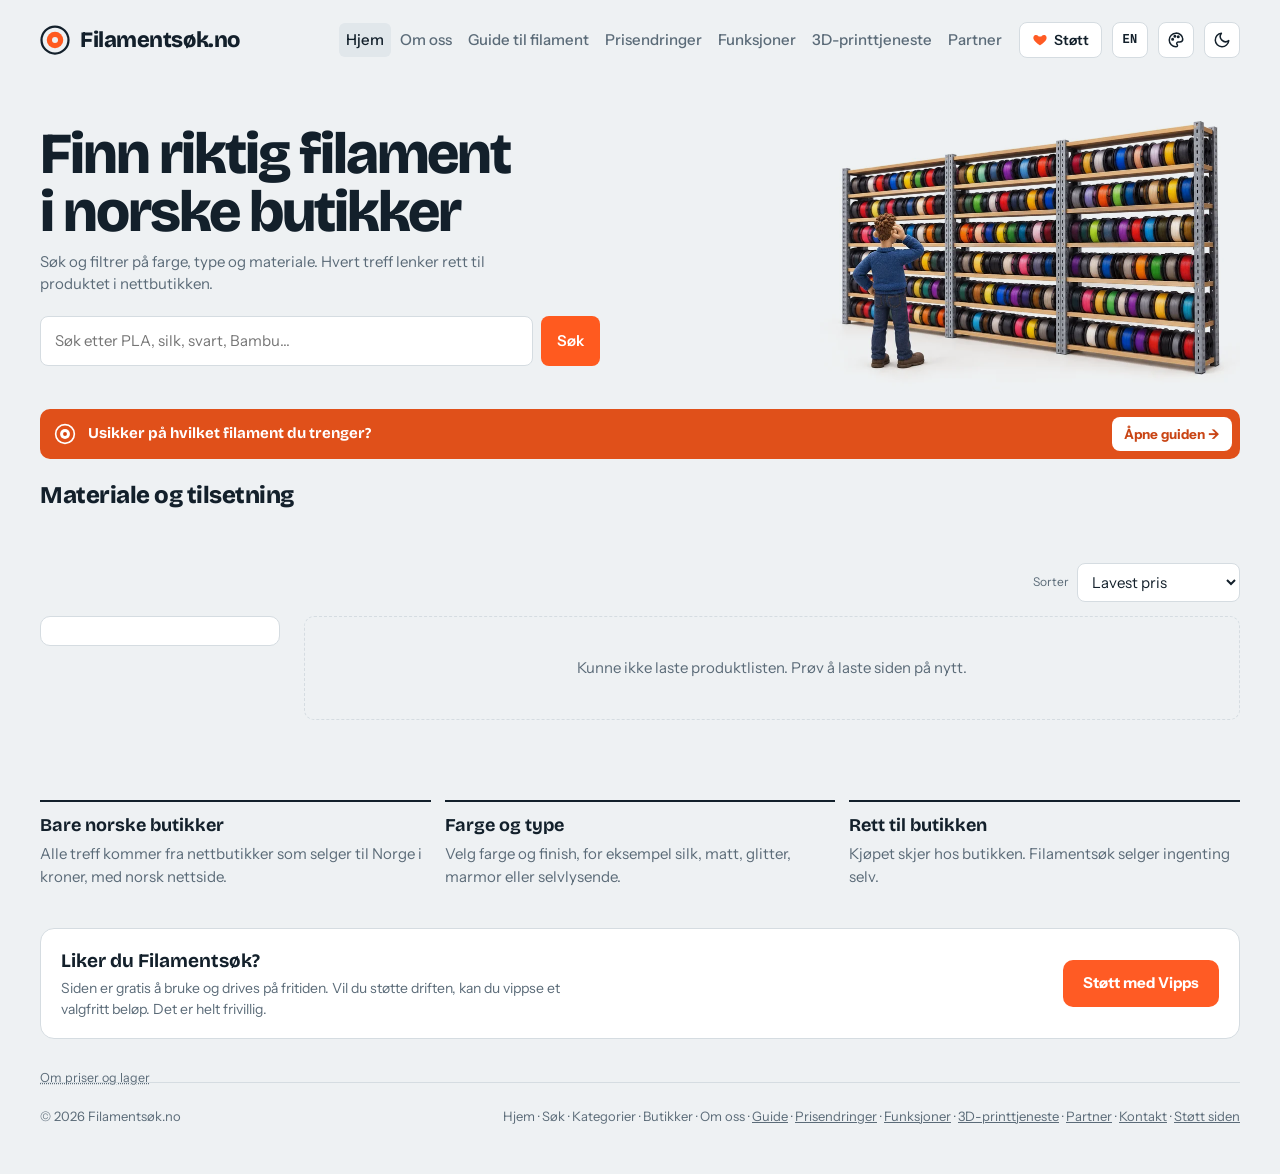
==== commit c2222776: "Add files via upload" ====
--- a/web/index.html
+++ b/web/index.html
@@ -45,13 +45,6 @@
 .search input{flex:1;min-width:0;padding:13px 14px;border:1px solid var(--line);border-radius:8px;background:var(--surface)}
 .btn{background:var(--accent);color:var(--accent-fg);border:0;border-radius:8px;padding:11px 16px;font-weight:600;cursor:pointer}
 .btn.ghost{background:var(--chip);color:var(--fg)}
-.quick{display:none;gap:8px;flex-wrap:wrap;margin-top:14px}
-@media (max-width:800px){.quick{display:flex}}
-.stats{display:flex;gap:10px;flex-wrap:wrap;margin:18px 0 0;padding:0}.stats[hidden]{display:none}
-.stats>div{background:var(--surface);border:1px solid var(--line);border-radius:12px;padding:8px 14px;min-width:92px}
-.stats dt{font-family:var(--font-d);font-weight:800;font-size:26px;line-height:1.1;letter-spacing:-.02em;color:var(--accent);font-variant-numeric:tabular-nums}
-.stats dd{margin:0;font-size:13px;color:var(--muted)}
-@media (max-width:460px){.stats{gap:8px}.stats>div{padding:8px 10px;min-width:0;flex:1 1 0}.stats dt{font-size:22px}}
 .chip{border:1px solid var(--line);background:var(--surface);border-radius:99px;padding:6px 12px;cursor:pointer;font-size:13px;font-weight:500}
 .chip.on{background:var(--fg);color:var(--bg);border-color:var(--fg)}
 .heroart{position:relative}
@@ -68,6 +61,16 @@
 .cat strong{font-family:var(--font-d);font-size:20px}
 .cat span{color:var(--muted);font-size:13px}
 .cat code{font-family:var(--font-m);font-size:12px;color:var(--accent)}
+.sub{color:var(--muted);font-size:13px;margin-top:2px}.sub[hidden]{display:none}
+@media (max-width:700px){
+  .hero{padding-block:12px 4px}.hero h1{font-size:28px;margin-bottom:10px}.hero p{display:none}
+  .promo{display:block;background:none;padding:0;margin:0 0 10px;border-radius:0;color:var(--muted);font-size:13px;font-weight:600}.promo:hover{background:none}
+  .promo .pi{display:none}.promo .pt,.promo .pb{display:inline;padding:0;background:none}.promo .pt strong{font:inherit;color:inherit}.promo .pb{color:var(--accent);font-weight:700;font-size:13px}
+  #kategorier{display:none}
+  .toolbar{display:grid;grid-template-columns:1fr;gap:8px;margin-bottom:8px}#countH{font-size:18px}
+  .toolbar>div:last-child{display:flex;gap:8px;align-items:center}.toolbar>div:last-child label{display:none}.toolbar select{flex:1;min-width:0}
+  .active{flex-wrap:nowrap;overflow-x:auto;margin:0 -16px 10px;padding:0 16px;scrollbar-width:none}.active::-webkit-scrollbar{display:none}.active>*{flex:none}
+}
 @media (max-width:700px){
   #kategorier h2{font-size:18px;margin-bottom:8px}
   .cats{display:flex;gap:8px;overflow-x:auto;margin:0 -16px 20px;padding:2px 16px 6px;scroll-snap-type:x proximity;scrollbar-width:none;-webkit-overflow-scrolling:touch}
@@ -332,7 +335,7 @@
       Filamentsøk.no
     </a>
     <nav aria-label="Hovedmeny" id="mainnav">
-      <a class="on" href="#">Hjem</a><a href="#butikk">Søk</a><a href="#kategorier">Kategorier</a><a href="#butikker">Butikker</a><a href="#om">Om oss</a><a href="guide/">Guide til filament</a><a href="funksjoner/">Funksjoner</a><a href="3d-print/">3D-printtjeneste</a><a href="partner/">Partner</a>
+      <a class="on" href="#">Hjem</a><a href="#butikk">Søk</a><a href="#kategorier">Kategorier</a><a href="#butikker">Butikker</a><a href="#om">Om oss</a><a href="guide/">Guide til filament</a><a href="prisendringer/">Prisendringer</a><a href="funksjoner/">Funksjoner</a><a href="3d-print/">3D-printtjeneste</a><a href="partner/">Partner</a>
     </nav>
     <button class="vtop" id="vtop" type="button" hidden aria-label="Støtt Filamentsøk med Vipps"><svg viewBox="0 0 24 24" aria-hidden="true"><path d="M12 21s-7.5-4.6-9.5-9.2C1.2 8.6 3 5.5 6.2 5.5c2 0 3.2 1.1 3.8 2.2h4c.6-1.1 1.8-2.2 3.8-2.2 3.2 0 5 3.1 3.7 6.3C19.5 16.4 12 21 12 21z" fill="currentColor" transform="translate(0 -1) scale(1)"/></svg><span>Støtt</span></button>
     <button class="tgl lang" id="lang" type="button" aria-label="Switch language to English" title="English">EN</button>
@@ -349,12 +352,6 @@
         <button class="btn" type="submit">Søk</button>
         <div class="sug" id="sug" role="listbox" hidden></div>
       </form>
-      <div class="quick" id="quick"></div>
-      <dl class="stats" id="stats" hidden aria-label="Tall fra siden">
-        <div><dt id="stO">0</dt><dd>tilbud</dd></div>
-        <div><dt id="stP">0</dt><dd>unike produkter</dd></div>
-        <div><dt id="stS">0</dt><dd>butikker</dd></div>
-      </dl>
     </div>
     <div class="heroart" id="heroart">
       <img src="hero.webp" width="840" height="573" alt="Mann som klør seg i hodet foran hyller fylt med filamentspoler" fetchpriority="high" decoding="async">
@@ -376,7 +373,7 @@
 
   <section id="butikk">
     <div class="toolbar">
-      <h2 style="margin:0" id="countH">Alle filamenter</h2>
+      <div><h2 style="margin:0" id="countH">Alle filamenter</h2><div class="sub" id="offSub" hidden></div></div>
       <div style="display:flex;gap:8px;align-items:center">
         <button class="chip fbtn" id="fbtn" aria-expanded="false">Filter</button>
         <label for="sort" class="store">Sorter</label>
@@ -420,7 +417,7 @@
   <details class="pinfo bot"><summary>Om priser og lager</summary><p class="notice" id="notice"></p></details>
   <footer>
     <span>© 2026 Filamentsøk.no<!--__ANALYTICS_NOTE__--></span>
-    <span>Hjem · Søk · Kategorier · Butikker · Om oss · <a href="guide/">Guide</a> · <a href="funksjoner/">Funksjoner</a> · <a href="3d-print/">3D-printtjeneste</a> · <a href="partner/">Partner</a> · <a href="mailto:marcussandersen@gmail.com">Kontakt</a><span id="vfoot" hidden> · <a href="#stott">Støtt siden</a></span></span>
+    <span>Hjem · Søk · Kategorier · Butikker · Om oss · <a href="guide/">Guide</a> · <a href="prisendringer/">Prisendringer</a> · <a href="funksjoner/">Funksjoner</a> · <a href="3d-print/">3D-printtjeneste</a> · <a href="partner/">Partner</a> · <a href="mailto:marcussandersen@gmail.com">Kontakt</a><span id="vfoot" hidden> · <a href="#stott">Støtt siden</a></span></span>
   </footer>
 </div>
 
@@ -530,10 +527,6 @@
     if(window.console)console.error(err)});
 
   function start(D){
-  (function(){var o=0,s={};D.products.forEach(function(g){o+=g.offers.length;g.offers.forEach(function(x){s[x.s]=1})});
-    var f=function(n){return n.toLocaleString('nb-NO')};
-    var g=function(i){return document.getElementById(i)};
-    g('stO').textContent=f(o);g('stP').textContent=f(D.products.length);g('stS').textContent=f(Object.keys(s).length);g('stats').hidden=false})();
   var STORES={};Object.keys(D.stores).forEach(function(k){STORES[k]={n:D.stores[k].n,home:D.stores[k].home}});
   // Ett kort per produkt. Tilbud fra flere butikker ligger i offers, billigste først.
   var O=[];
@@ -584,10 +577,8 @@
   if(PRICES){$('#notice').textContent='Priser og lager er hentet fra butikkenes nettsider og kan ha endret seg. Sjekk alltid endelig pris hos butikken. Der vekten ikke er oppgitt, kan pris per kg mangle.'+(CONFIG.hidePricesFor.length?' Enkelte butikker vises uten pris.':'')}
   else{var nt=$('#notice');var dt=nt.closest('details');if(dt){$('#pslot').appendChild(nt);dt.remove()}nt.classList.add('off');nt.setAttribute('role','status');nt.innerHTML='<svg viewBox="0 0 24 24" aria-hidden="true"><path d="M6 21V3" stroke="#c4271c" stroke-width="2.4" stroke-linecap="round" fill="none"/><path d="M6 4h12l-3 4.5 3 4.5H6z" fill="#d6251a"/></svg><div><b>Priser er skrudd av</b>Filamentsøk kan vise butikkenes priser, men de er slått av for øyeblikket. Trykk deg videre til butikken for å se gjeldende pris og lager.</div>'}
 
-  var quick=[['all','Bla gjennom alle filamenter ↓']];
-  $('#quick').innerHTML=quick.map(function(x){return '<button class="chip" data-q="'+x[0]+'">'+x[1]+'</button>'}).join('');
-  $('#quick').addEventListener('click',function(e){var k=e.target.dataset.q;if(!k)return;
-    reset();if(k==='silk')S.fin.Silk=true;if(k==='matt')S.fin.Matt=true;render();go('#butikk')});
+  (function(){var n=0,st={};D.products.forEach(function(g){n+=g.offers.length;g.offers.forEach(function(x){st[x.store]=1})});
+    var e=document.getElementById('offSub');e.textContent=n.toLocaleString('nb-NO')+' tilbud fra '+Object.keys(st).length+' butikker';e.hidden=false})();
 
   var ALLM=Object.keys(MATS).filter(function(k){return k!=='Annet'||MKEYS.indexOf(k)>=0}).sort(function(a,b){return R.filter(function(p){return p.mat===b}).length-R.filter(function(p){return p.mat===a}).length});
   var ADESC={Karbon:'Stiv og lett, med karbonfiber',Glassfiber:'Sterk og stiv, med glassfiber',ESD:'Antistatisk, for elektronikk',Flammehemmende:'Tåler brann bedre (UL94)',Lettvekt:'Skummende, lavere vekt',Antibakteriell:'Hemmer bakterievekst'};
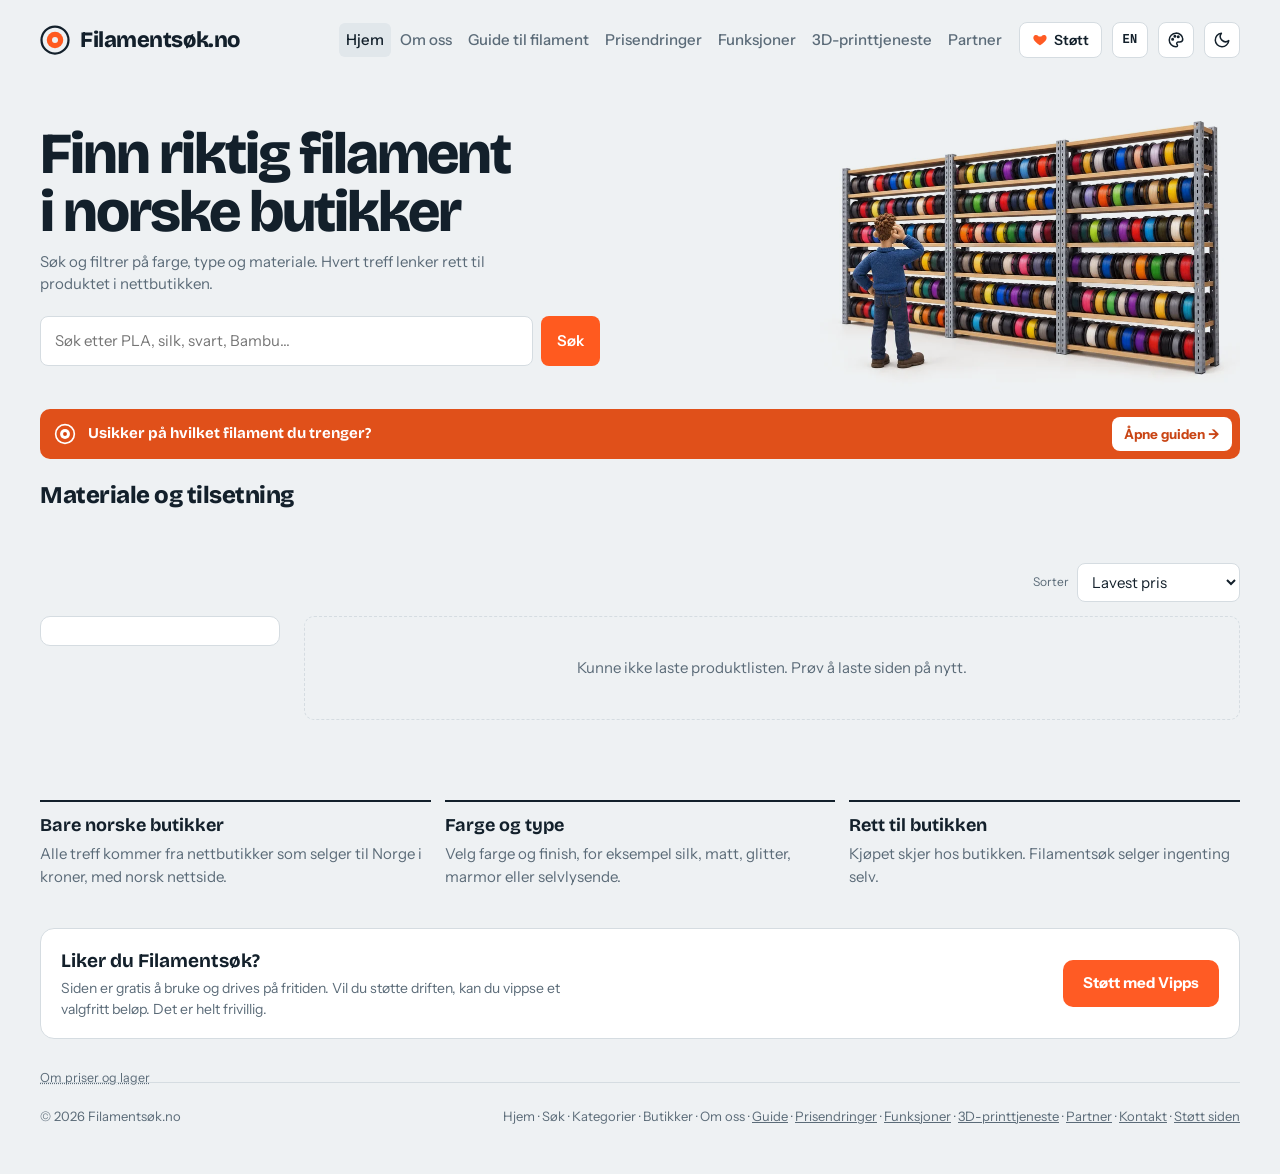
==== commit a2a8e7a5: "Versjon 1.1: versjonsnummer i bunnteksten, sortering og filtre på Prisendringer, startfil for Filame" ====
--- a/web/index.html
+++ b/web/index.html
@@ -416,7 +416,7 @@
 
   <details class="pinfo bot"><summary>Om priser og lager</summary><p class="notice" id="notice"></p></details>
   <footer>
-    <span>© 2026 Filamentsøk.no<!--__ANALYTICS_NOTE__--></span>
+    <span>© 2026 Filamentsøk.no<!--__ANALYTICS_NOTE__--><!--__VERSION__--></span>
     <span>Hjem · Søk · Kategorier · Butikker · Om oss · <a href="guide/">Guide</a> · <a href="prisendringer/">Prisendringer</a> · <a href="funksjoner/">Funksjoner</a> · <a href="3d-print/">3D-printtjeneste</a> · <a href="partner/">Partner</a> · <a href="mailto:marcussandersen@gmail.com">Kontakt</a><span id="vfoot" hidden> · <a href="#stott">Støtt siden</a></span></span>
   </footer>
 </div>
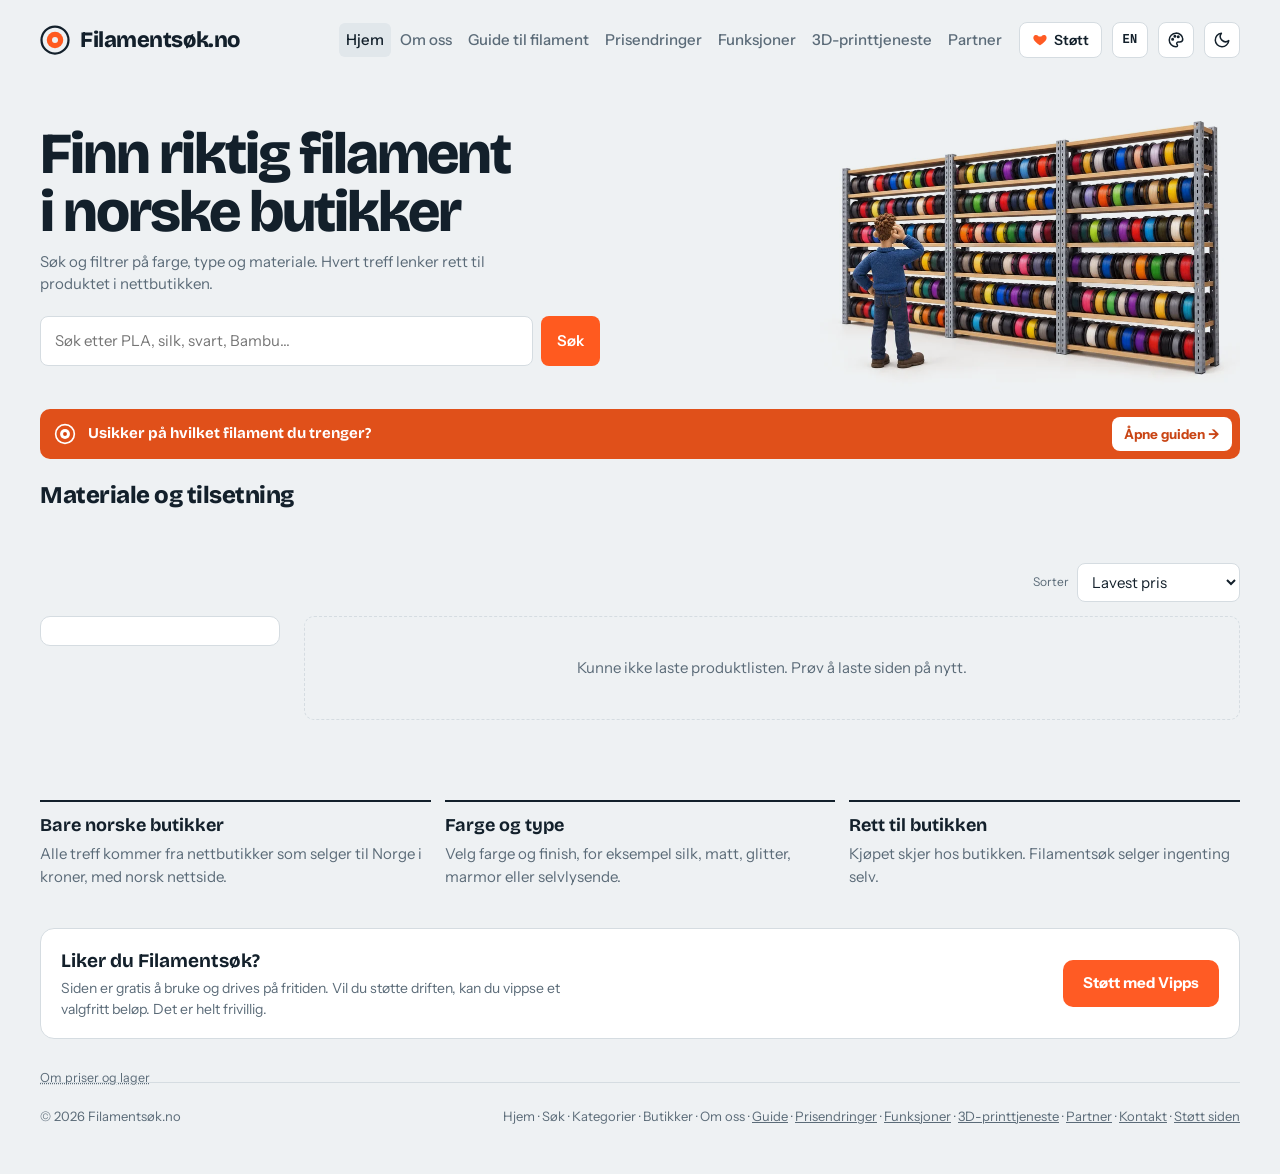
==== commit 153b8d18: "WIP: norsk–engelsk søk og nyanser (ikke ferdig testet) Co-Authored-By: Claude Sonnet 5.5 <noreply@an" ====
--- a/web/index.html
+++ b/web/index.html
@@ -42,6 +42,13 @@
 .hero h1{font-family:var(--font-d);font-weight:800;font-size:clamp(34px,6vw,58px);line-height:1;letter-spacing:-.035em;margin:0 0 10px;text-wrap:balance}
 .hero p{color:var(--muted);margin:0 0 20px;max-width:48ch}
 .search{display:flex;gap:8px;max-width:560px}
+.qp{display:flex;flex-wrap:wrap;gap:6px;align-items:center;margin-top:10px;max-width:560px;font-size:13px;color:var(--muted)}
+.qp[hidden]{display:none}
+.qp button{font:inherit;font-size:13px;font-weight:500;padding:4px 11px;border-radius:99px;border:1px solid var(--line);background:var(--surface);color:var(--fg);cursor:pointer}
+.qp button:hover{background:var(--chip)}
+.hero>div:first-child{min-width:0}
+.qp{max-width:min(560px,100%)}
+@media (max-width:700px){.qp{flex-wrap:nowrap;overflow-x:auto;scrollbar-width:none}.qp::-webkit-scrollbar{display:none}.qp span,.qp button{flex:none}}
 .search input{flex:1;min-width:0;padding:13px 14px;border:1px solid var(--line);border-radius:8px;background:var(--surface)}
 .btn{background:var(--accent);color:var(--accent-fg);border:0;border-radius:8px;padding:11px 16px;font-weight:600;cursor:pointer}
 .btn.ghost{background:var(--chip);color:var(--fg)}
@@ -352,6 +359,7 @@
         <button class="btn" type="submit">Søk</button>
         <div class="sug" id="sug" role="listbox" hidden></div>
       </form>
+      <div class="qp" id="qp" role="group" aria-label="Populære nyanser" hidden><span>Nyanser:</span></div>
     </div>
     <div class="heroart" id="heroart">
       <img src="hero.webp" width="840" height="573" alt="Mann som klør seg i hodet foran hyller fylt med filamentspoler" fetchpriority="high" decoding="async">
@@ -561,7 +569,7 @@
   var EXP={},LIM=6;
   var BRANDS=Object.keys(bc).sort(function(a,b){return (bc[b]-bc[a])||a.localeCompare(b,'nb')});
   var SF=[],CM='';
-  var S={q:'',mat:{},add:{},fin:{},col:{},store:{},brand:{},ref:{'Spole':true},stock:{'in':true},max:1500,sale:false};
+  var S={q:'',mat:{},add:{},fin:{},col:{},ny:{},store:{},brand:{},ref:{'Spole':true},stock:{'in':true},max:1500,sale:false};
   var kr=function(n){return Math.round(n).toLocaleString('nb-NO')+' kr'};
   var esc=function(s){return String(s).replace(/[&<>"]/g,function(c){return{'&':'&amp;','<':'&lt;','>':'&gt;','"':'&quot;'}[c]})};
 
@@ -606,7 +614,7 @@
     return '<a href="'+s.home+'" target="_blank" rel="noopener noreferrer"><strong>'+s.n+'</strong><span>'+n+' produkter her · Gå til butikken</span></a>'}).join('');
 
   function go(s){try{document.querySelector(s).scrollIntoView({behavior:'smooth'})}catch(e){}}
-  function reset(){SF=[];CM='';S.q='';S.mat={};S.add={};S.ref={};S.fin={};S.col={};S.store={};S.brand={};S.stock={};S.max=1500;S.sale=false;$('#q').value=''}
+  function reset(){SF=[];CM='';S.q='';S.mat={};S.add={};S.ref={};S.fin={};S.col={};S.ny={};S.store={};S.brand={};S.stock={};S.max=1500;S.sale=false;$('#q').value=''}
   function has(o){return Object.keys(o).length>0}
   function cnt(f){return R.filter(f).length}
   function inKey(p,key,v){return key==='store'?!!p.stores[v]:p[key]===v}
@@ -660,6 +668,7 @@
       if(skip!=='fin'&&has(S.fin)&&!S.fin[p.fin])return false;
       if(skip!=='brand'&&has(S.brand)&&!S.brand[p.brand])return false;
       if(skip!=='col'&&has(S.col)&&!S.col[p.col])return false;
+      if(has(S.ny)&&!Object.keys(S.ny).some(function(k){return NY[k].test(p.name)}))return false;
       if(skip!=='store'&&has(S.store)&&!Object.keys(S.store).some(function(k){return p.stores[k]}))return false;
       if(p.price!==null&&S.max<1500&&p.price>S.max)return false;
       if(skip!=='stock'&&has(S.stock)&&!S.stock[p.stk])return false;
@@ -683,8 +692,8 @@
       var c=b.dataset.c,n=FC.col[c]||0;
       b.title=c+' ('+n+')';b.setAttribute('aria-label',c+', '+n+' produkter');b.disabled=!n&&!S.col[c]})}
   function activeBar(){
-    var c=[],G={stock:'Lager',ref:'Utførelse',mat:'Materiale',add:'Tilsetning',fin:'Type',brand:'Merke',col:'Farge',store:'Butikk'};
-    var L={stock:function(k){return k==='in'?'På lager':'Ikke på lager'},ref:function(k){return k==='Refill'?'Refill (uten spole)':'Med spole'},mat:function(k){return(MATS[k]||{n:k}).n},add:function(k){return ADD[k]||k},fin:function(k){return FINL[k]||k},brand:function(k){return k},col:function(k){return k},store:function(k){return STORES[k]?STORES[k].n:k}};
+    var c=[],G={stock:'Lager',ref:'Utførelse',mat:'Materiale',add:'Tilsetning',fin:'Type',brand:'Merke',col:'Farge',ny:'Nyanse',store:'Butikk'};
+    var L={stock:function(k){return k==='in'?'På lager':'Ikke på lager'},ref:function(k){return k==='Refill'?'Refill (uten spole)':'Med spole'},mat:function(k){return(MATS[k]||{n:k}).n},add:function(k){return ADD[k]||k},fin:function(k){return FINL[k]||k},brand:function(k){return k},col:function(k){return k},ny:function(k){return k},store:function(k){return STORES[k]?STORES[k].n:k}};
     function chip(key,v,txt){c.push('<button type="button" data-rm="'+key+'" data-v="'+esc(v)+'" aria-label="Fjern filter: '+esc(txt)+'">'+esc(txt)+' <i aria-hidden="true">×</i></button>')}
     if(S.q)chip('q','','Søk: '+S.q);
     Object.keys(G).forEach(function(k){Object.keys(S[k]).forEach(function(v){chip(k,v,G[k]+': '+L[k](v))})});
@@ -753,6 +762,18 @@
   $('#grid').addEventListener('click',function(e){if(e.target.id==='more'){limit+=PAGE;render(true)}});
   /* ---------- Søkeforslag ---------- */
   function hayOf(p){return p.hay||(p.hay=(p.all+' '+p.name+' '+p.brand+' '+p.col+' '+p.fin+' '+(FINL[p.fin]||'')+' '+p.mat+' '+(p.add||'')).toLowerCase())}
+  /* Nyanser: navn som ikke er egne farger i filteret (rose gold, kobber ...). Gjenkjennes på navnet, også de engelske skrivemåtene. */
+  var NY={Rosegull:/rose[\s\-]?(gold|gull)|rosé[\s\-]?(gold|gull)|rosegold|roségull|pink[\s\-]?gold|gilded rose/i,Kobber:/copper|kobber|koppar/i,Bronse:/bronze|bronse/i,Regnbue:/rainbow|regnbue/i,
+    Neon:/\bneon\b/i,Pastell:/pastel/i,Mint:/\bmint\b/i,Lavendel:/lavend/i,Himmelblå:/sky[\s\-]?blue|himmelblå|baby blue/i,Marine:/\bnavy\b|marine/i,Perle:/pearl|perle/i};
+  var NYK=Object.keys(NY).filter(function(k){return R.some(function(p){return NY[k].test(p.name)})});
+  /* Norske og engelske ord for det samme: «gold» og «gull» gir samme filter, «rose gull» og «rosegold» gir Rosegull. */
+  var ALIAS=(function(){var a={};
+    function c(v,l){l.forEach(function(w){a[w]={k:'col',v:v}})}function f(v,l){l.forEach(function(w){a[w]={k:'fin',v:v}})}function n(v,l){l.forEach(function(w){a[w]={k:'ny',v:v}})}
+    c('Gull',['gold']);c('Sølv',['silver']);c('Rosa',['pink']);c('Svart',['black']);c('Hvit',['white']);c('Blå',['blue']);c('Grønn',['green']);c('Rød',['red']);c('Gul',['yellow']);c('Lilla',['purple','violet']);
+    c('Grå',['grey','gray']);c('Brun',['brown']);c('Turkis',['turquoise','teal']);c('Gjennomsiktig',['transparent']);c('Naturell',['natural']);c('Flerfarget',['multicolor','multicolour']);
+    f('Matt',['matte']);f('Tre',['wood','wooden']);f('Marmor',['marble']);f('Selvlysende',['glow']);f('Metall',['metallic']);
+    n('Rosegull',['rose gull','rose gold','rosegull','rosegold','rosé gull','rosé gold','roségull','rosé','pink gold','rosa gull']);n('Kobber',['copper']);n('Bronse',['bronze']);n('Regnbue',['rainbow']);n('Pastell',['pastel']);n('Lavendel',['lavender']);n('Marine',['navy']);n('Perle',['pearl']);
+    return a})();
   var VOC=(function(){
     var m={},list=[];
     function add(t,lab){var k=t.toLowerCase();if(m[k])return;m[k]=1;list.push({t:t,k:k,w:k.split(/\s+/),lab:lab})}
@@ -760,14 +781,16 @@
     FIN.forEach(function(f){if(f!=='Standard')add(f,'Type')});
     MKEYS.forEach(function(k){add(k,'Materiale')});
     AKEYS.forEach(function(k){add(k,'Tilsetning')});
+    NYK.forEach(function(k){add(k,'Nyanse')});
     BRANDS.forEach(function(b){add(b,'Merke')});
     Object.keys(STORES).forEach(function(k){add(STORES[k].n,'Butikk')});
     var wc={};R.forEach(function(p){var seen={};(p.name.toLowerCase().match(/[a-zæøå][a-zæøå0-9+\-]{2,}/g)||[]).forEach(function(w){if(!seen[w]){seen[w]=1;wc[w]=(wc[w]||0)+1}})});
     Object.keys(wc).filter(function(w){return wc[w]>=4&&!m[w]}).sort(function(a,b){return wc[b]-wc[a]}).slice(0,500).forEach(function(w){add(w,'')});
     return list})();
   /* Søket tolkes til filtre: «pla matt» gir filteret Materiale: PLA og Type: Matt. Ukjente ord blir stående som fritekstsøk. */
-  var PH=(function(){var m={};VOC.forEach(function(v){var t={Farge:'col',Type:'fin',Materiale:'mat',Tilsetning:'add',Merke:'brand',Butikk:'store'}[v.lab];if(!t)return;
-    var key=v.t;if(t==='store')Object.keys(STORES).forEach(function(k){if(STORES[k].n===v.t)key=k});m[v.k]={k:t,v:key,w:v.k}});return m})();
+  var PH=(function(){var m={};VOC.forEach(function(v){var t={Farge:'col',Type:'fin',Materiale:'mat',Tilsetning:'add',Nyanse:'ny',Merke:'brand',Butikk:'store'}[v.lab];if(!t)return;
+    var key=v.t;if(t==='store')Object.keys(STORES).forEach(function(k){if(STORES[k].n===v.t)key=k});m[v.k]={k:t,v:key,w:v.k}});
+    Object.keys(ALIAS).forEach(function(w){if(!m[w])m[w]={k:ALIAS[w].k,v:ALIAS[w].v,w:w}});return m})();
   function undoSF(){SF.forEach(function(f){delete S[f.k][f.v]});SF=[]}
   function words(t){return t.toLowerCase().split(/\s+/).filter(Boolean)}
   function dropWord(w){if(!w)return;var q=$('#q'),re=new RegExp('(^|\\s)'+w.replace(/[.*+?^${}()|[\]\\]/g,'\\$&')+'(?=\\s|$)','i');q.value=q.value.replace(re,'$1').replace(/\s+/g,' ').replace(/^\s+/,'')}
@@ -801,6 +824,12 @@
   function pick(i){var o=SR[i];if(!o)return;qi.value=o.q+' ';commit(o.q);hideSug();render();
     /* på telefon blir man stående i søkefeltet (for å utvide søket); siden ruller først ved «Søk» */
     if(window.matchMedia&&matchMedia('(max-width:800px)').matches){qi.focus();suggest(true)}else go('#butikk')}
+  /* Hurtigvalg under søkefeltet: samme som å skrive ordet og trykke Søk */
+  (function(){var qp=$('#qp'),w=['Rosegull','Kobber','Bronse','Regnbue','Sølv','Marmor'].concat(NYK.filter(function(k){return ['Neon','Pastell','Mint','Lavendel'].indexOf(k)>=0}));
+    w=w.filter(function(k){return PH[k.toLowerCase()]&&(NY[k]?NYK.indexOf(k)>=0:true)});
+    if(!w.length)return;
+    qp.insertAdjacentHTML('beforeend',w.map(function(k){return '<button type="button" data-w="'+esc(k)+'">'+esc(k)+'</button>'}).join(''));qp.hidden=false;
+    qp.addEventListener('click',function(e){var b=e.target.closest('button');if(!b)return;var t=b.dataset.w.toLowerCase();qi.value=t+' ';commit(t);hideSug();render();go('#butikk')})})();
   qi.addEventListener('input',function(){suggest(false)});
   qi.addEventListener('focus',function(){suggest(!!CM&&CM===words(qi.value).join(' '))});
   qi.addEventListener('click',function(){if(sug.hidden)suggest(!!CM&&CM===words(qi.value).join(' '))});
